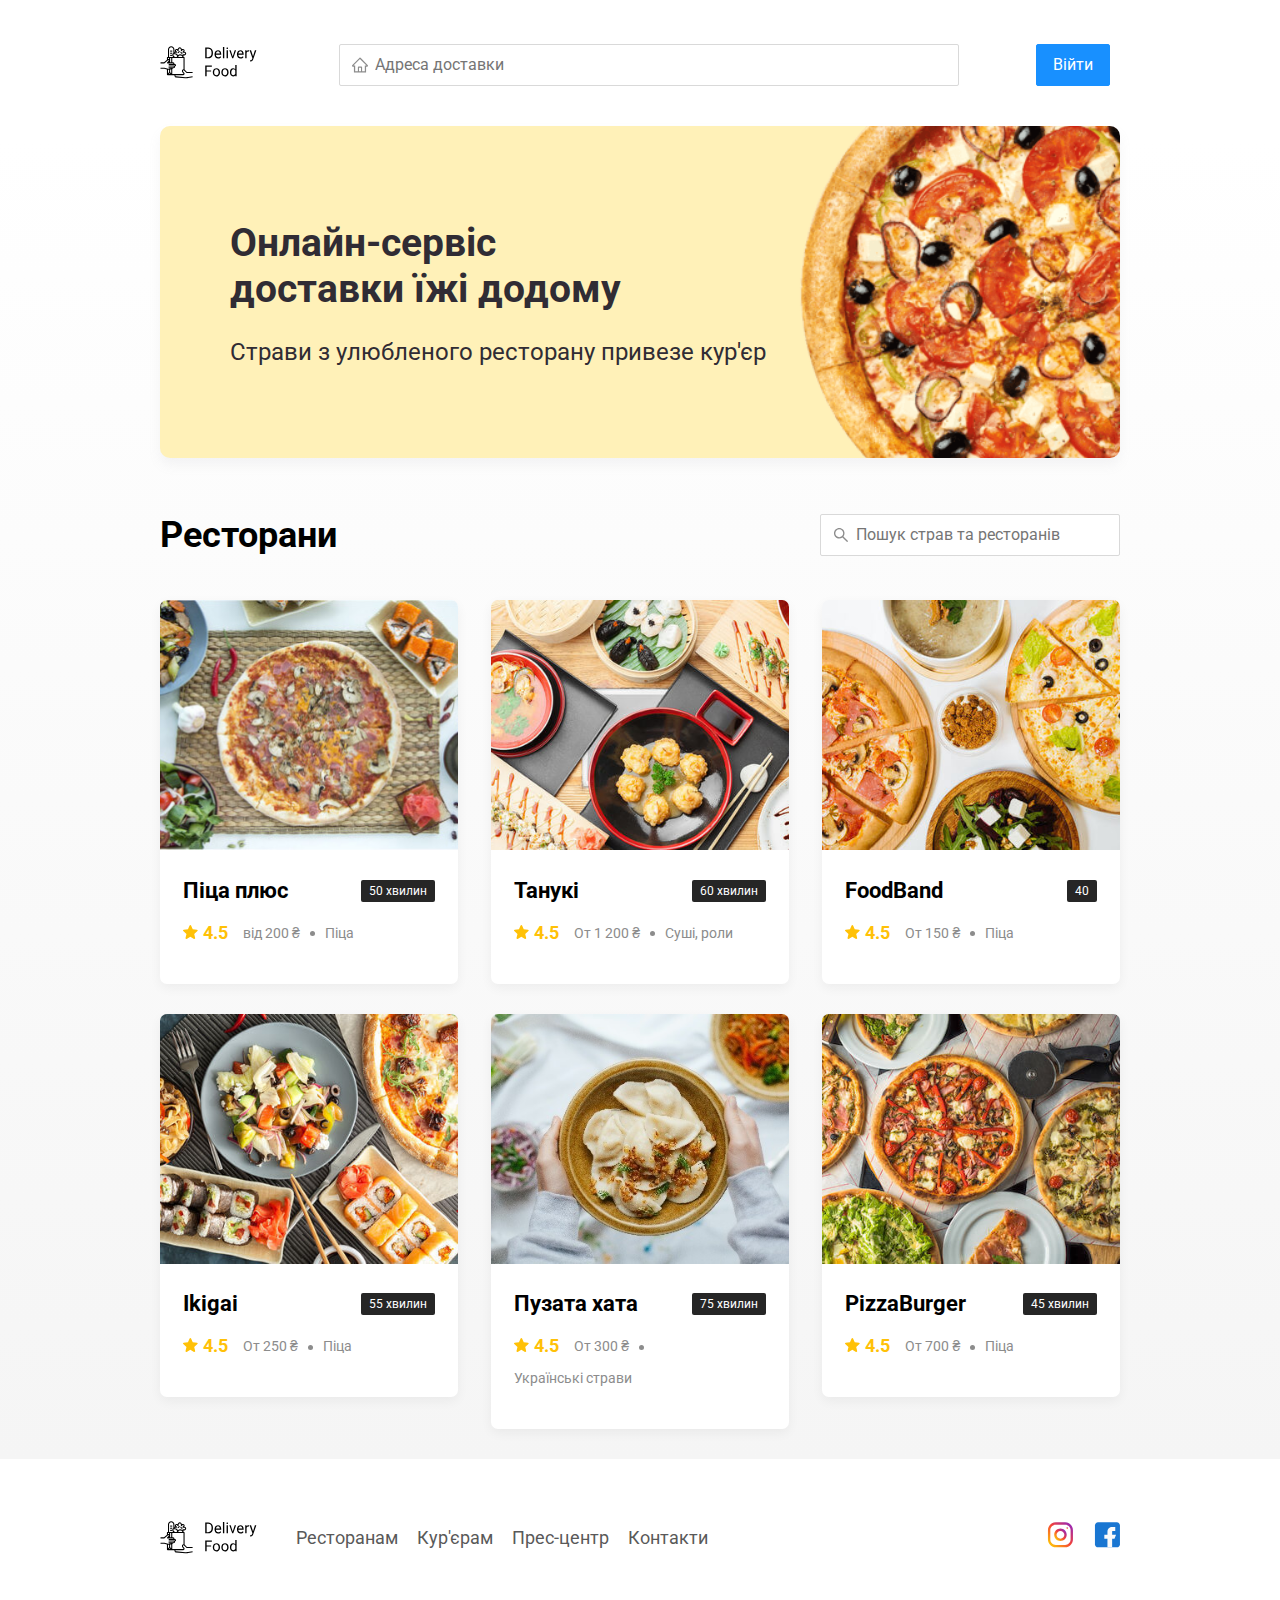
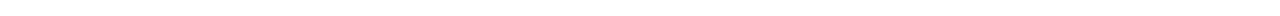
==== index.html @ 28362609 "Add files via upload" ====
<!DOCTYPE html>
<html lang="ru">

<head>
	<meta charset="UTF-8" />
	<meta name="viewport" content="width=device-width, initial-scale=1.0" />
	<title>Delivery Food — доставка їжі додому</title>
	<link href="https://fonts.googleapis.com/css?family=Roboto:400,700&display=swap&subset=cyrillic" rel="stylesheet" />
	<link rel="stylesheet" href="css/normalize.css" />
	<link rel="stylesheet" href="css/style.css" />
	<script src="js/main.js"></script>
</head>

<body>
	<div class="container">
		<header class="header">
			<a class="logo">
				<img src="img/icon/logo.svg" alt="Logo" />
			</a>
			<label class="address">
				<input type="text" class="input input-address" placeholder="Адреса доставки" />
			</label>
			<div class="buttons">
				<span class="user-name"></span>
				<button class="button button-primary button-auth">
					<span class="button-auth-svg"></span>
					<span class="button-text">Війти</span>
				</button>
				<button class="button button-cart" id="cart-button">
					<span class="button-cart-svg"></span>
					<span class="button-text">Кошик</span>
				</button>
				<button class="button button-primary button-out">
					<span class="button-text">Вийти</span>
					<span class="button-out-svg"></span>
				</button>
			</div>
		</header>
	</div>
	<!-- /.container  -->

	<main class="main">
		<div class="container">
			<section class="container-promo">
				<section class="promo pizza">
					<h1 class="promo-title">Онлайн-сервіс <br />доставки їжі додому</h1>
					<p class="promo-text">
						Страви з улюбленого ресторану привезе кур'єр
					</p>
				</section>
				<!-- <section class="promo kebab">
					<h1 class="promo-title">Шашлики <br> зі знижкою 35%</h1>
					<p class="promo-text">
						Закажіть шашлики у будь-якому ресторані до 24 серпня та отримайте знижку за промокодом VIVAT
					</p>
				</section>
				<section class="promo vegetables">
					<h1 class="promo-title">Знижка 20% на всю іжу <br> за промокодом LOVE.JS</h1>
					<p class="promo-text">
						Страву з ресторану привезуть разом із двома подарунковими книгами по фронтендуторана привезут вместе с двумя подарочными книгами по фронтенду
					</p>
				</section>
				<section class="promo sushi">
					<h1 class="promo-title">Сети зі знижкою до 30% <br> у ресторанах</h1>
					<p class="promo-text">
						Знижки на сети до 1 вересня за промокодом DADADA
					</p>
				</section> -->
			</section>
			<section class="restaurants">
				<div class="section-heading">
					<h2 class="section-title">Ресторани</h2>
					<label class="search">
						<input type="text" class="input input-search" placeholder="Пошук страв та ресторанів" />
					</label>
				</div>
				<div class="cards cards-restaurants">
					<a href="restaurant.html" class="card card-restaurant">
						<img src="img/pizza-plus/preview.jpg" alt="image" class="card-image" />
						<div class="card-text">
							<div class="card-heading">
								<h3 class="card-title">Піца плюс</h3>
								<span class="card-tag tag">50 хвилин</span>
							</div>
							<!-- /.card-heading -->
							<div class="card-info">
								<div class="rating">
									4.5
								</div>
								<div class="price">від 200 ₴</div>
								<div class="category">Піца</div>
							</div>
							<!-- /.card-info -->
						</div>
						<!-- /.card-text -->
					</a>
					<!-- /.card -->

					<a href="restaurant.html" class="card card-restaurant">
						<img src="img/tanuki/preview.jpg" alt="image" class="card-image" />
						<div class="card-text">
							<div class="card-heading">
								<h3 class="card-title">Танукі</h3>
								<span class="card-tag tag">60 хвилин</span>
							</div>
							<!-- /.card-heading -->
							<div class="card-info">
								<div class="rating">
									4.5
								</div>
								<div class="price">От 1 200 ₴</div>
								<div class="category">Суші, роли</div>
							</div>
							<!-- /.card-info -->
						</div>
						<!-- /.card-text -->
					</a>
					<!-- /.card -->

					<a href="restaurant.html" class="card card-restaurant">
						<img src="img/food-band/preview.jpg" alt="image" class="card-image" />
						<div class="card-text">
							<div class="card-heading">
								<h3 class="card-title">FoodBand</h3>
								<span class="card-tag tag">40 </span>
							</div>
							<!-- /.card-heading -->
							<div class="card-info">
								<div class="rating">
									4.5
								</div>
								<div class="price">От 150 ₴</div>
								<div class="category">Піца</div>
							</div>
							<!-- /.card-info -->
						</div>
						<!-- /.card-text -->
					</a>
					<!-- /.card -->

					<a href="restaurant.html" class="card card-restaurant">
						<img src="img/palki-skalki/preview.jpg" alt="image" class="card-image" />
						<div class="card-text">
							<div class="card-heading">
								<h3 class="card-title">Ikigai</h3>
								<span class="card-tag tag">55 хвилин</span>
							</div>
							<!-- /.card-heading -->
							<div class="card-info">
								<div class="rating">
									4.5
								</div>
								<div class="price">От 250 ₴</div>
								<div class="category">Піца</div>
							</div>
							<!-- /.card-info -->
						</div>
						<!-- /.card-text -->
					</a>
					<!-- /.card -->

					<a href="restaurant.html" class="card card-restaurant">
						<img src="img/gusi-lebedi/preview.jpg" alt="image" class="card-image" />
						<div class="card-text">
							<div class="card-heading">
								<h3 class="card-title">Пузата хата</h3>
								<span class="card-tag tag">75 хвилин</span>
							</div>
							<!-- /.card-heading -->
							<div class="card-info">
								<div class="rating">
									4.5
								</div>
								<div class="price">От 300 ₴</div>
								<div class="category">Українські страви</div>
							</div>
							<!-- /.card-info -->
						</div>
						<!-- /.card-text -->
					</a>
					<!-- /.card -->

					<a href="restaurant.html" class="card card-restaurant">
						<img src="img/pizza-burger/preview.jpg" alt="image" class="card-image" />
						<div class="card-text">
							<div class="card-heading">
								<h3 class="card-title">PizzaBurger</h3>
								<span class="card-tag tag">45 хвилин</span>
							</div>
							<!-- /.card-heading -->
							<div class="card-info">
								<div class="rating">
									4.5
								</div>
								<div class="price">От 700 ₴</div>
								<div class="category">Піца</div>
							</div>
							<!-- /.card-info -->
						</div>
						<!-- /.card-text -->
					</a>
					<!-- /.card -->
				</div>
				<!-- /.cards -->
			</section>
		</div>
		<!-- /.container -->
	</main>

	<footer class="footer">
		<div class="container">
			<div class="footer-block">
				<img src="img/icon/logo.svg" alt="logo" class="logo footer-logo" />
				<nav class="footer-nav">
					<a href="#" class="footer-link">Ресторанам </a>
					<a href="#" class="footer-link">Кур'єрам</a>
					<a href="#" class="footer-link">Прес-центр</a>
					<a href="#" class="footer-link">Контакти</a>
				</nav>
				<div class="social-links">
					<a href="#" class="social-link"><img src="img/social/instagram.svg" alt="instagram" /></a>
					<a href="#" class="social-link"><img src="img/social/fb.svg" alt="facebook" /></a>
				</div>
				<!-- /.social-links -->
			</div>
			<!-- /.footer-block -->
		</div>
	</footer>

	<div class="modal modal-cart">
		<div class="modal-dialog">
			<div class="modal-header">
				<h3 class="modal-title">Кошик</h3>
				<button class="close">&times;</button>
			</div>
			<!-- /.modal-header -->
			<div class="modal-body">
				<div class="food-row">
					<span class="food-name">Рол вугор стандарт</span>
					<strong class="food-price">250 ₴</strong>
					<div class="food-counter">
						<button class="counter-button">-</button>
						<span class="counter">1</span>
						<button class="counter-button">+</button>
					</div>
				</div>
				<!-- /.foods-row -->
				<div class="food-row">
					<span class="food-name">Рол вугор стандарт</span>
					<strong class="food-price">250 ₴</strong>
					<div class="food-counter">
						<button class="counter-button">-</button>
						<span class="counter">1</span>
						<button class="counter-button">+</button>
					</div>
				</div>
				<!-- /.foods-row -->
				<div class="food-row">
					<span class="food-name">Рол вугор стандарт</span>
					<strong class="food-price">250 ₴</strong>
					<div class="food-counter">
						<button class="counter-button">-</button>
						<span class="counter">1</span>
						<button class="counter-button">+</button>
					</div>
				</div>
				<!-- /.foods-row -->
				<div class="food-row">
					<span class="food-name">Рол вугор стандарт</span>
					<strong class="food-price">250 ₴</strong>
					<div class="food-counter">
						<button class="counter-button">-</button>
						<span class="counter">1</span>
						<button class="counter-button">+</button>
					</div>
				</div>
				<!-- /.foods-row -->
			</div>
			<!-- /.modal-body -->
			<div class="modal-footer">
				<span class="modal-pricetag">1250 ₴</span>
				<div class="footer-buttons">
					<button class="button button-primary">Оформити замовлення</button>
					<button class="button clear-cart">Скасувати</button>
				</div>
			</div>
			<!-- /.modal-footer -->
		</div>
		<!-- /.modal-dialog -->
	</div>

	<div class="modal-auth">
		<div class="modal-dialog modal-dialog-auth">
			<button class="close-auth">&times;</button>
			<form id="logInForm">
				<fieldset class="modal-body">
					<legend class="modal-title">Авторизація</legend>
					<label class="label-auth">
						<span>Логін</span>
						<input id="login" type="text">
					</label>
					<label class="label-auth">
						<span>Пароль</span>
						<input id="password" type="password">
					</label>
				</fieldset>
				<!-- /.modal-body -->
				<div class="modal-footer">
					<div class="footer-buttons">
						<button class="button button-primary button-login" type="submit">Війти</button>
					</div>
				</div>
			</form>
			<!-- /.modal-footer -->
		</div>
		<!-- /.modal-dialog -->
	</div>
</body>

</html>
---- css/style.css ----
* {
    box-sizing: border-box;
}

body {
    font-family: "Roboto", sans-serif;
    padding-top: 44px;
}

a,
button {
    cursor: pointer;
    color: inherit;
}

.hide {
    display: none;
}

.container {
    max-width: 1200px;
    margin: auto;
}

.header {
    display: flex;
    align-items: center;
    justify-content: space-between;
    margin-bottom: 40px;
}

.input {
    background-color: #ffffff;
    border: 1px solid #d9d9d9;
    border-radius: 2px;
    font-size: 16px;
    line-height: 24px;
    padding: 8px 8px 8px 35px;
    background-repeat: no-repeat;
    background-position: left 11px center;
}

.address {
    flex: 0.8;
}

.input-address {
    width: 100%;
    background-image: url(../img/icon/home.svg);
}

.search {
    margin-left: auto;
}

.input-search {
    width: 300px;
    background-image: url(../img/icon/search.svg);

}

.buttons {
    display: flex;
    align-items: center;
}

.button {
    display: flex;
    align-items: center;
    padding: 8px 16px;
    background: #ffffff;
    border: 1px solid #d9d9d9;
    box-sizing: border-box;
    box-shadow: 0 0 2px rgba(0, 0, 0, 0.0015);
    border-radius: 2px;
    color: #595959;
    font-size: 16px;
    line-height: 24px;
}

.button:hover {
    background: #1890ff;
    border: 1px solid #1890ff;
    color: #fff;
}


.button-primary {
    background: #1890ff;
    border: 1px solid #1890ff;
    color: #fff;
    margin-right: 10px;
}

.button-primary:hover {
    background: #ffffff;
    border: 1px solid #d9d9d9;
    color: #595959;
}

.button-icon {
    margin-right: 6px;
}

.button-card-text {
    margin-right: 10px;
}

.button-auth {
    background-position: 20px 13px;
}

.button-primary .button-auth-svg {
    width: 24px;
    height: 24px;
    background-color: #fff;
    -webkit-mask: url("../img/icon/user.svg") no-repeat 50% 50%;
    mask: url("../img/icon/user.svg") no-repeat 50% 50%;
    background-repeat: no-repeat;
}

.button-primary:hover .button-auth-svg {
    background-color: #595959;
}

.button .button-cart-svg {
    width: 24px;
    height: 24px;
    background-color: #595959;
    -webkit-mask: url("../img/icon/shopping-cart.svg") no-repeat 50% 50%;
    mask: url("../img/icon/shopping-cart.svg") no-repeat 50% 50%;
    background-repeat: no-repeat;
}

.button-primary .button-cart-svg {
    background-color: #fff;
}

.button:hover .button-cart-svg {
    background-color: #fff;
}

.button-primary:hover .button-cart-svg {
    background-color: #595959;
}

.button-cart {
    display: none;
    margin: 0 5px;
}

.button-out {
    display: none;
    margin: 0 5px;
}

.user-name {
    display: none;
    margin-right: 20px;
    font-weight: bold;
    font-size: 18px;
}

.promo-slider {

    width: 600px;
    height: 300px;

}

.promo {
    box-shadow: 0 7px 12px rgba(158, 158, 163, 0.1);
    border-radius: 10px;
    padding: 68px 70px;
    margin-bottom: 56px;
}

.pizza {
    background: #fff1b8 url(../img/promo/pizza.png) no-repeat top -100px right -250px / 830px
}

.kebab {
    background: #D6E4FF url(../img/promo/kebab.png) no-repeat top 45px right 40px / 450px;
}

.vegetables {
    background: #FFF566 url(../img/promo/vegetables.png) no-repeat top 0 right 0 / 825px
}

.sushi {
    background: #FFF1F0 url(../img/promo/sushi.png) no-repeat top 10px right 15px / 500px
}

.promo-title {
    font-style: normal;
    font-weight: bold;
    font-size: 39px;
    line-height: 46px;
    color: #302c34;
}

.promo-text {
    font-style: normal;
    font-weight: normal;
    font-size: 24px;
    line-height: 28px;
    color: #302c34;
    max-width: 538px;
}

.main {
    background: linear-gradient(180deg, rgba(245, 245, 245, 0) 1.04%, #f5f5f5 100%);
}

.section-heading {
    display: flex;
    align-items: center;
    margin-bottom: 44px;
}

.section-title {
    font-style: normal;
    font-weight: bold;
    font-size: 36px;
    line-height: 42px;
    margin: 0 30px 0 0;
    color: #000000;
}

.cards {
    display: flex;
    align-items: flex-start;
    justify-content: space-between;
    flex-wrap: wrap;
}

.card {
    background: #ffffff;
    box-shadow: 0 4px 12px rgba(0, 0, 0, 0.05);
    border-radius: 7px;
    overflow: hidden;
    margin-bottom: 30px;
    flex-basis: 31%;
    text-decoration: none;

}

.card-restaurant {
    cursor: pointer
}

.card-image {
    width: 100%;
    height: 250px;
    object-fit: cover;
}


.card-text {
    padding: 20px 23px 35px;
    min-height: 275px;
    display: flex;
    flex-direction: column;
}



.restaurants .card-text {
    min-height: auto;
}

.card-heading {
    display: flex;
    align-items: center;
    justify-content: space-between;
    margin-bottom: 10px;
}

.card-title {
    margin: 0;
    font-style: normal;
    font-weight: bold;
    font-size: 22px;
    line-height: 32px;
}

.card-title-reg {
    font-weight: 400;
}

.card-tag {
    font-style: normal;
    font-weight: normal;
    font-size: 12px;
    line-height: 20px;
    color: #ffffff;
    background: #262626;
    border-radius: 2px;
    padding: 1px 8px;
}

.card-info {
    display: flex;
    align-items: center;
    flex-wrap: wrap;
}

.card-buttons {
    display: flex;
    margin-top: 24px;
    flex-grow: 1;
    align-items: flex-end;
}

.card-price-bold {
    font-weight: bold;
    font-size: 20px;
    line-height: 32px;
    margin-left: 30px;
}

.rating {
    background-image: url("../img/icon/rating.svg");
    background-repeat: no-repeat;
    background-position: 0 7px;
    padding-left: 20px;
    margin-right: 26px;
    color: #ffc107;
    font-weight: bold;
    font-size: 18px;
    line-height: 32px;
}

.price,
.category {
    color: #8c8c8c;
    font-size: 18px;
    line-height: 32px;
}

.price {
    margin-right: 10px;
}

.ingredients {
    color: #8c8c8c;
    font-size: 18px;
    line-height: 21px;
}

.category {
    text-overflow: ellipsis;
    overflow: hidden;
    white-space: nowrap;
    max-width: 150px;
}

.price:after {
    content: "";
    width: 5px;
    height: 5px;
    background-color: #8c8c8c;
    display: inline-block;
    vertical-align: middle;
    border-radius: 50%;
    margin-left: 10px;
}

.footer {
    padding: 60px 0;
}

.footer-block {
    display: flex;
    align-items: center;
    justify-content: space-between;
}

.footer-nav {
    margin-left: 35px;
    margin-right: auto;
}

.footer-link {
    display: inline-block;
    color: #595959;
    font-style: normal;
    font-weight: normal;
    font-size: 18px;
    line-height: 21px;
    text-decoration: none;
}

.footer-link:not(:last-child) {
    margin-right: 15px;
}

.social-links {
    display: flex;
    align-items: center;
}

.social-link:not(:last-child) {
    margin-right: 21px;
}

.modal {
    position: fixed;
    left: 0;
    top: 0;
    width: 100%;
    height: 100%;
    background: rgba(0, 0, 0, 0.4);
    display: none;
    z-index: 999;
}

.modal-auth {
    position: fixed;
    left: 0;
    top: 0;
    width: 100%;
    height: 100%;
    background: rgba(0, 0, 0, 0.4);
    display: none;
    z-index: 999;
}

.is-open {
    display: flex;
}

.modal-dialog {
    max-width: 780px;
    width: 95%;
    background: #ffffff;
    border-radius: 5px;
    margin: auto;
    padding: 40px 45px;
}

.modal-dialog-auth {
    width: auto;
    position: relative;
}

.label-auth {
    display: block;
    margin: 30px;
}

.label-auth span {
    width: 80px;
    display: inline-block;
}

.modal-header {
    display: flex;
    align-items: center;
    justify-content: space-between;
    margin-bottom: 45px;
}

.modal-title {
    margin: 0;
    font-weight: bold;
    font-size: 36px;
    line-height: 42px;
}

.close {
    font-size: 36px;
    border: none;
    background-color: transparent;
}

.close-auth {
    font-size: 36px;
    border: none;
    background-color: transparent;
    position: absolute;
    top: 10px;
    right: 20px;
}

.modal-body {
    margin-bottom: 22px;
}

.food-row {
    display: flex;
    align-items: flex-start;
    justify-content: space-between;
    padding-bottom: 8px;
    border-bottom: 1px solid #d9d9d9;
    margin-bottom: 15px;
}

.food-name {
    font-weight: normal;
    font-size: 18px;
    line-height: 32px;
}

.food-price {
    margin-left: auto;
    margin-right: 47px;
    font-weight: bold;
    font-size: 20px;
    line-height: 32px;
}

.food-counter {
    display: flex;
    align-items: center;
}

.counter-button {
    display: flex;
    align-items: center;
    justify-content: center;
    width: 39px;
    height: 32px;
    background: #ffffff;
    border: 1px solid #40a9ff;
    box-sizing: border-box;
    border-radius: 2px;
    font-weight: normal;
    font-size: 14px;
    line-height: 22px;
    color: #40a9ff;
}

.counter-button:hover {
    background: #40a9ff;
    border: 1px solid #ffffff;
    color: #ffffff;
}

.counter {
    font-size: 16px;
    line-height: 24px;
    margin-left: 10px;
    margin-right: 10px;
}

.modal-footer {
    display: flex;
    align-items: center;
    justify-content: space-between;
}

.modal-auth .modal-footer {
    justify-content: flex-end;
}

.footer-buttons {
    display: flex;
    align-items: center;
}

.modal-pricetag {
    background: #262626;
    border-radius: 5px;
    color: #ffffff;
    padding: 15px 20px;
    font-size: 20px;
    line-height: 23px;
}

@media (max-width: 1366px) {
    .container {
        max-width: 960px;
    }

    .pizza {
        background-position: center right -300px;
        background-size: 750px;
    }


    .kebab {
        background-position: top -5px right -93px;
        background-size: 530px;
    }

    .vegetables {
        background-position: top 0 right -93px;
        background-size: 820px;
    }

    .sushi {
        background-position: center right -90px;
    }

    .rating {
        margin-right: 15px;
    }

    .category,
    .price {
        font-size: 14px;
    }
}

@media (max-width: 992px) {
    .container {
        max-width: 750px;
    }



    .pizza {
        padding: 50px;
        background-size: 500px;
        background-position: center right -200px;
    }


    .kebab {
        background-position: top 55px right -100px;
        background-size: 385px;
    }

    .vegetables {
        background-position: top 0 right -280px;
        background-size: 810px;
    }

    .sushi {
        background-position: top 30px right -175px;
    }



    .promo-text {
        font-size: 18px;
        max-width: 400px;
    }

    .card {
        flex-basis: 49%;
    }

    .footer-link {
        font-size: 16px;
    }
}

@media (max-width: 768px) {
    .container {
        max-width: 560px;
    }

    .card-info {
        flex-wrap: wrap;
    }

    .card .rating {
        flex-basis: 100%;
    }

    .card-title {
        font-size: 18px;
    }

    .card-text {
        min-height: 290px;
    }

    .card-price-bold {
        margin-left: 20px;
    }


    .pizza {
        background-size: 400px;
        background-position: bottom 50px right -200px;
    }


    .kebab {
        background-position: top -5px right -74px;
        background-size: 300px;
    }

    .vegetables {
        background-position: top 0 right -240px;
        background-size: 702px;
    }

    .sushi {
        background-position: top -24px right -75px;
        background-size: 302px;
    }

    .promo-title {
        font-size: 24px;
        line-height: 1.4;
    }

    .promo-text {
        margin-top: 0;
    }
}

@media (max-width: 578px) {
    .container {
        width: 90%;
    }

    .address {
        min-width: 100%;
        order: 1;
    }

    .header {
        flex-wrap: wrap;
    }

    .input-address {
        margin-top: 15px;
        order: 5;
        flex: 1;
    }

    .promo {
        background-image: none;
    }

    .promo-title {
        margin-bottom: 10px;
    }

    .section-title {
        font-size: 20px;
    }

    .card {
        flex-basis: 100%;
    }

    .card-text {
        min-height: auto;
    }

    .card-image {
        width: 100%;
    }

    .footer {
        padding: 30px 0;
    }

    .footer-block {
        align-items: flex-start;
    }

    .footer-nav {
        margin-left: 0;
        margin-right: 0;
        order: 0;
        display: flex;
        flex-direction: column;
    }

    .footer-logo {
        margin-right: 15px;
        order: 1;
    }

    .social-links {
        order: 2;
    }
}

@media (max-width: 480px) {
    .button-text {
        display: none;
    }

    .button-icon {
        margin: 0;
    }

    .user-name {
        margin: 10px;

    }

    .buttons {
        flex-wrap: wrap;
        margin-left: auto;
    }

    .button {
        min-height: 40px;
        padding: 5px 12px;

    }

    .button-out-svg {
        width: 24px;
        height: 24px;
        background-color: #fff;
        -webkit-mask: url(../img/icon/logout.svg) no-repeat 50% 50%;
        mask: url(../img/icon/logout.svg) no-repeat 50% 50%;
        background-repeat: no-repeat;
        -webkit-mask-size: 20px;
        mask-size: 20px;
    }

    .promo {
        padding: 20px;
    }

    .section-heading {
        flex-wrap: wrap;
    }

    .footer-block {
        flex-wrap: wrap;
        flex-direction: column;
        align-items: center;
    }

    .footer-logo {
        order: 0;
        margin-bottom: 20px;
    }

    .footer-nav {
        margin-bottom: 20px;
        text-align: center;
    }

    .footer-link:not(:last-child) {
        margin-right: 0;
    }
}
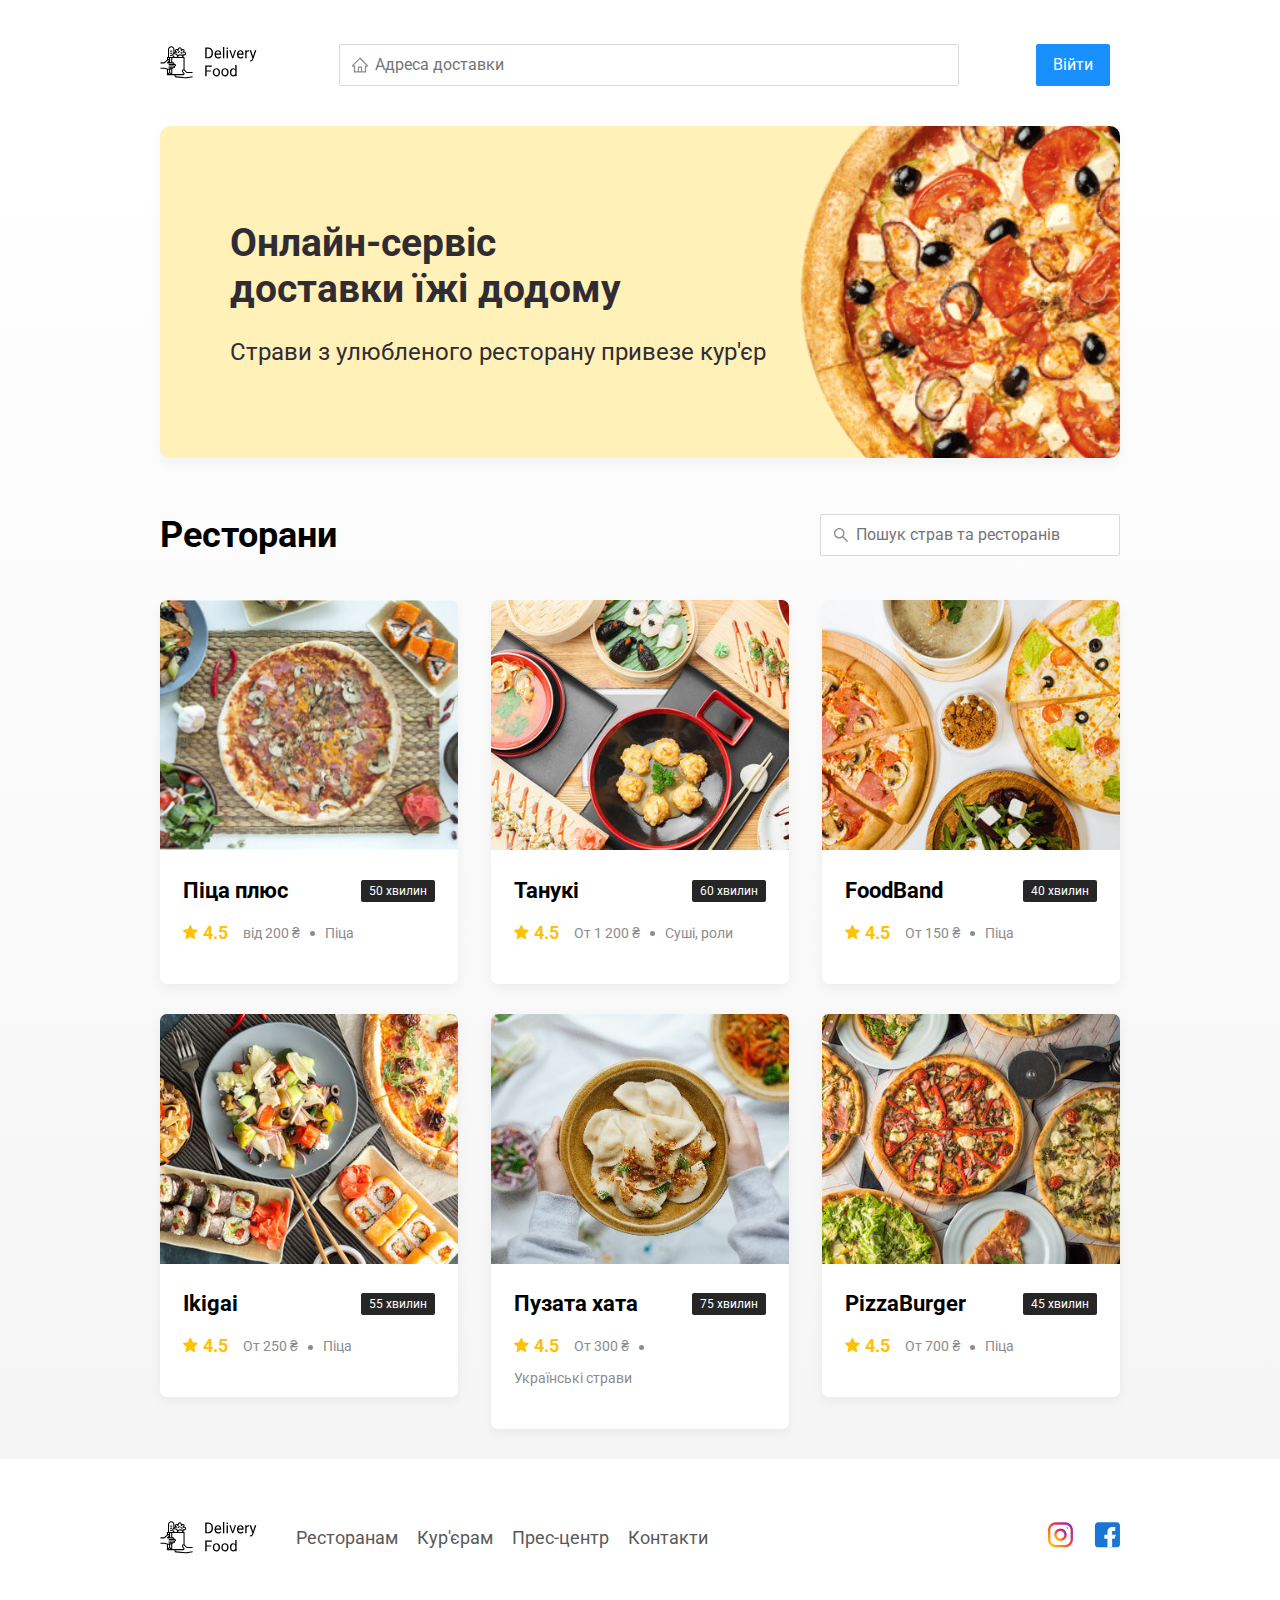
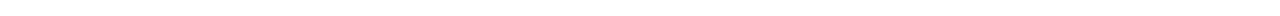
==== commit 41e6c6ca: "Add files via upload" ====
--- a/index.html
+++ b/index.html
@@ -74,133 +74,11 @@
 						<input type="text" class="input input-search" placeholder="Пошук страв та ресторанів" />
 					</label>
 				</div>
+				<a href="restaurant.html" class="card card-restaurant">
 				<div class="cards cards-restaurants">
-					<a href="restaurant.html" class="card card-restaurant">
-						<img src="img/pizza-plus/preview.jpg" alt="image" class="card-image" />
-						<div class="card-text">
-							<div class="card-heading">
-								<h3 class="card-title">Піца плюс</h3>
-								<span class="card-tag tag">50 хвилин</span>
-							</div>
-							<!-- /.card-heading -->
-							<div class="card-info">
-								<div class="rating">
-									4.5
-								</div>
-								<div class="price">від 200 ₴</div>
-								<div class="category">Піца</div>
-							</div>
-							<!-- /.card-info -->
-						</div>
-						<!-- /.card-text -->
-					</a>
-					<!-- /.card -->
-
-					<a href="restaurant.html" class="card card-restaurant">
-						<img src="img/tanuki/preview.jpg" alt="image" class="card-image" />
-						<div class="card-text">
-							<div class="card-heading">
-								<h3 class="card-title">Танукі</h3>
-								<span class="card-tag tag">60 хвилин</span>
-							</div>
-							<!-- /.card-heading -->
-							<div class="card-info">
-								<div class="rating">
-									4.5
-								</div>
-								<div class="price">От 1 200 ₴</div>
-								<div class="category">Суші, роли</div>
-							</div>
-							<!-- /.card-info -->
-						</div>
-						<!-- /.card-text -->
-					</a>
-					<!-- /.card -->
-
-					<a href="restaurant.html" class="card card-restaurant">
-						<img src="img/food-band/preview.jpg" alt="image" class="card-image" />
-						<div class="card-text">
-							<div class="card-heading">
-								<h3 class="card-title">FoodBand</h3>
-								<span class="card-tag tag">40 </span>
-							</div>
-							<!-- /.card-heading -->
-							<div class="card-info">
-								<div class="rating">
-									4.5
-								</div>
-								<div class="price">От 150 ₴</div>
-								<div class="category">Піца</div>
-							</div>
-							<!-- /.card-info -->
-						</div>
-						<!-- /.card-text -->
-					</a>
-					<!-- /.card -->
-
-					<a href="restaurant.html" class="card card-restaurant">
-						<img src="img/palki-skalki/preview.jpg" alt="image" class="card-image" />
-						<div class="card-text">
-							<div class="card-heading">
-								<h3 class="card-title">Ikigai</h3>
-								<span class="card-tag tag">55 хвилин</span>
-							</div>
-							<!-- /.card-heading -->
-							<div class="card-info">
-								<div class="rating">
-									4.5
-								</div>
-								<div class="price">От 250 ₴</div>
-								<div class="category">Піца</div>
-							</div>
-							<!-- /.card-info -->
-						</div>
-						<!-- /.card-text -->
-					</a>
-					<!-- /.card -->
-
-					<a href="restaurant.html" class="card card-restaurant">
-						<img src="img/gusi-lebedi/preview.jpg" alt="image" class="card-image" />
-						<div class="card-text">
-							<div class="card-heading">
-								<h3 class="card-title">Пузата хата</h3>
-								<span class="card-tag tag">75 хвилин</span>
-							</div>
-							<!-- /.card-heading -->
-							<div class="card-info">
-								<div class="rating">
-									4.5
-								</div>
-								<div class="price">От 300 ₴</div>
-								<div class="category">Українські страви</div>
-							</div>
-							<!-- /.card-info -->
-						</div>
-						<!-- /.card-text -->
-					</a>
-					<!-- /.card -->
-
-					<a href="restaurant.html" class="card card-restaurant">
-						<img src="img/pizza-burger/preview.jpg" alt="image" class="card-image" />
-						<div class="card-text">
-							<div class="card-heading">
-								<h3 class="card-title">PizzaBurger</h3>
-								<span class="card-tag tag">45 хвилин</span>
-							</div>
-							<!-- /.card-heading -->
-							<div class="card-info">
-								<div class="rating">
-									4.5
-								</div>
-								<div class="price">От 700 ₴</div>
-								<div class="category">Піца</div>
-							</div>
-							<!-- /.card-info -->
-						</div>
-						<!-- /.card-text -->
-					</a>
-					<!-- /.card -->
+					
 				</div>
+				</a>
 				<!-- /.cards -->
 			</section>
 		</div>
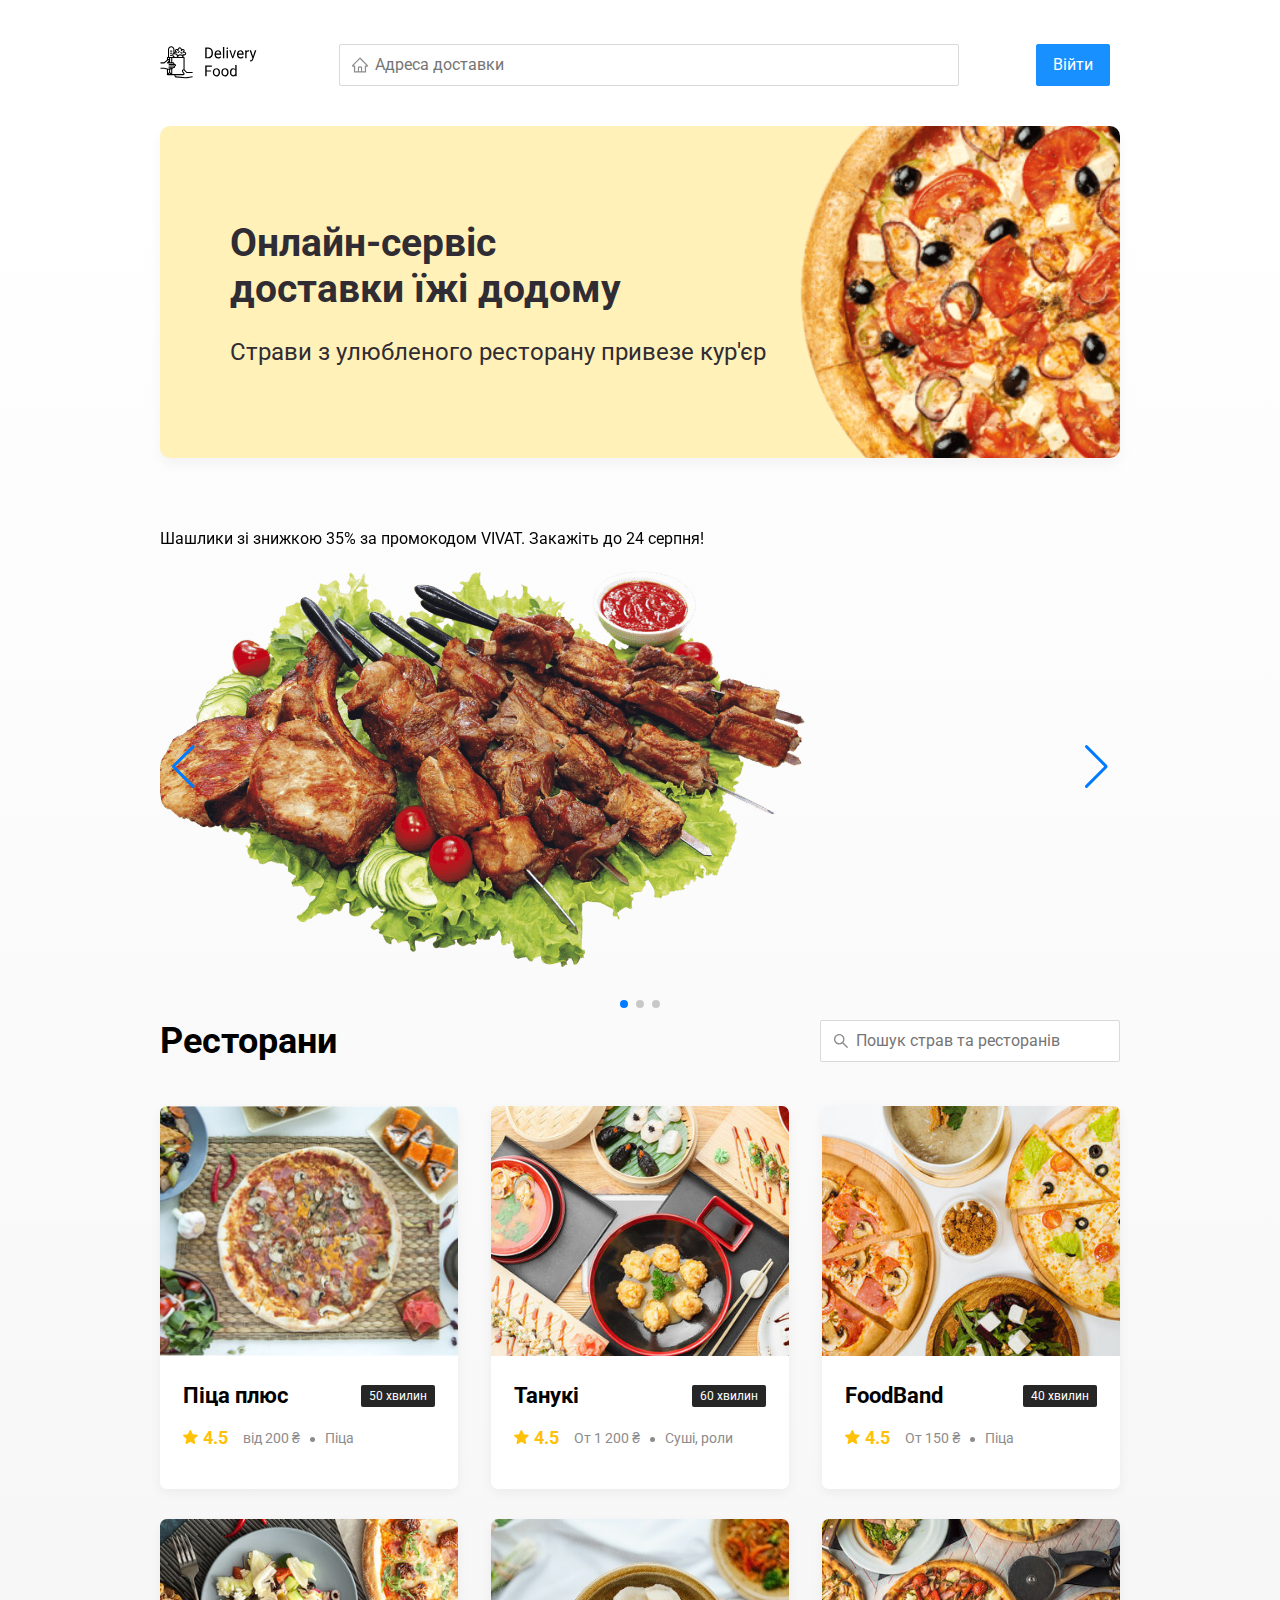
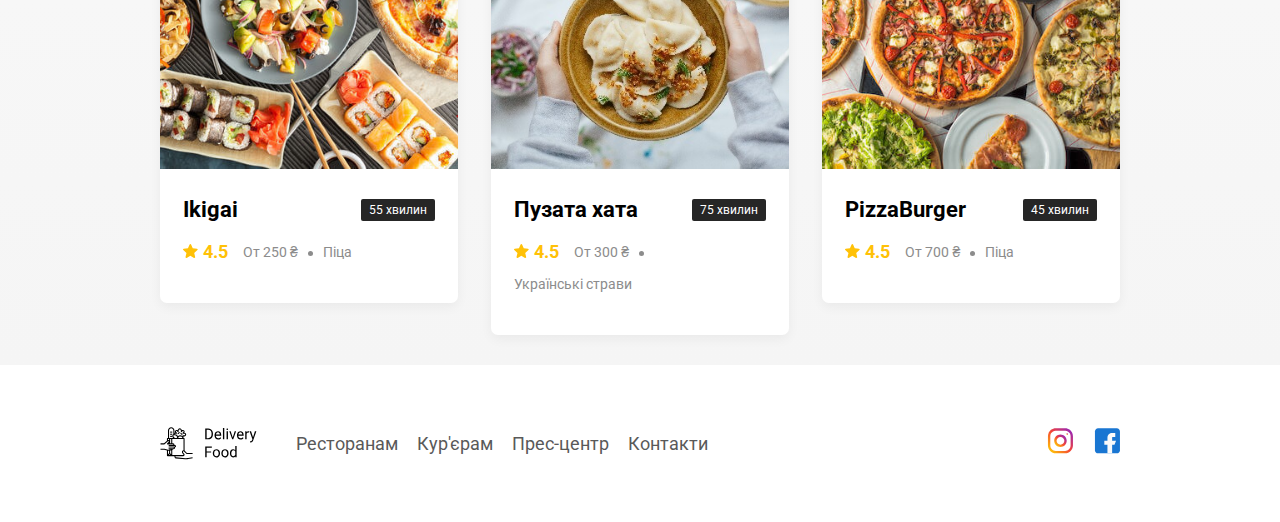
==== commit 6bde6ca7: "Add files via upload" ====
--- a/index.html
+++ b/index.html
@@ -9,6 +9,11 @@
 	<link rel="stylesheet" href="css/normalize.css" />
 	<link rel="stylesheet" href="css/style.css" />
 	<script src="js/main.js"></script>
+	<link
+        rel="stylesheet"
+        href="https://cdn.jsdelivr.net/npm/swiper/swiper-bundle.min.css"
+    />
+    <script src="https://cdn.jsdelivr.net/npm/swiper/swiper-bundle.min.js"></script>
 </head>
 
 <body>
@@ -48,6 +53,40 @@
 						Страви з улюбленого ресторану привезе кур'єр
 					</p>
 				</section>
+				<section class="slider-container">
+					<div class="swiper">
+						<div class="swiper-wrapper">
+							<!-- Слайд 1 -->
+							<div class="swiper-slide">
+								<p class="promo-text1">
+									Шашлики зі знижкою 35% за промокодом VIVAT. Закажіть до 24 серпня!
+								</p>
+								<img src="img/promo/kebab.png" alt="Slide 1" />
+							</div>
+							<!-- Слайд 2 -->
+							<div class="swiper-slide">
+								<p class="promo-text1">
+									Знижка 20% на всю їжу за промокодом LOVE.JS. Встигніть до кінця місяця!
+								</p>
+								<img src="img/promo/vegetables.png" alt="Slide 2" />
+							</div>
+							<!-- Слайд 3 -->
+							<div class="swiper-slide">
+								<p class="promo-text1">
+									Сети зі знижкою до 30% у ресторанах до 1 вересня. Використовуйте промокод DADADA.
+								</p>
+								<img src="img/promo/sushi.png" alt="Slide 3" />
+							</div>
+						</div>
+						<!-- Кнопки навігації -->
+						<div class="swiper-button-next"></div>
+						<div class="swiper-button-prev"></div>
+						<!-- Пагінація -->
+						<div class="swiper-pagination"></div>
+					</div>
+				</section>
+
+
 				<!-- <section class="promo kebab">
 					<h1 class="promo-title">Шашлики <br> зі знижкою 35%</h1>
 					<p class="promo-text">
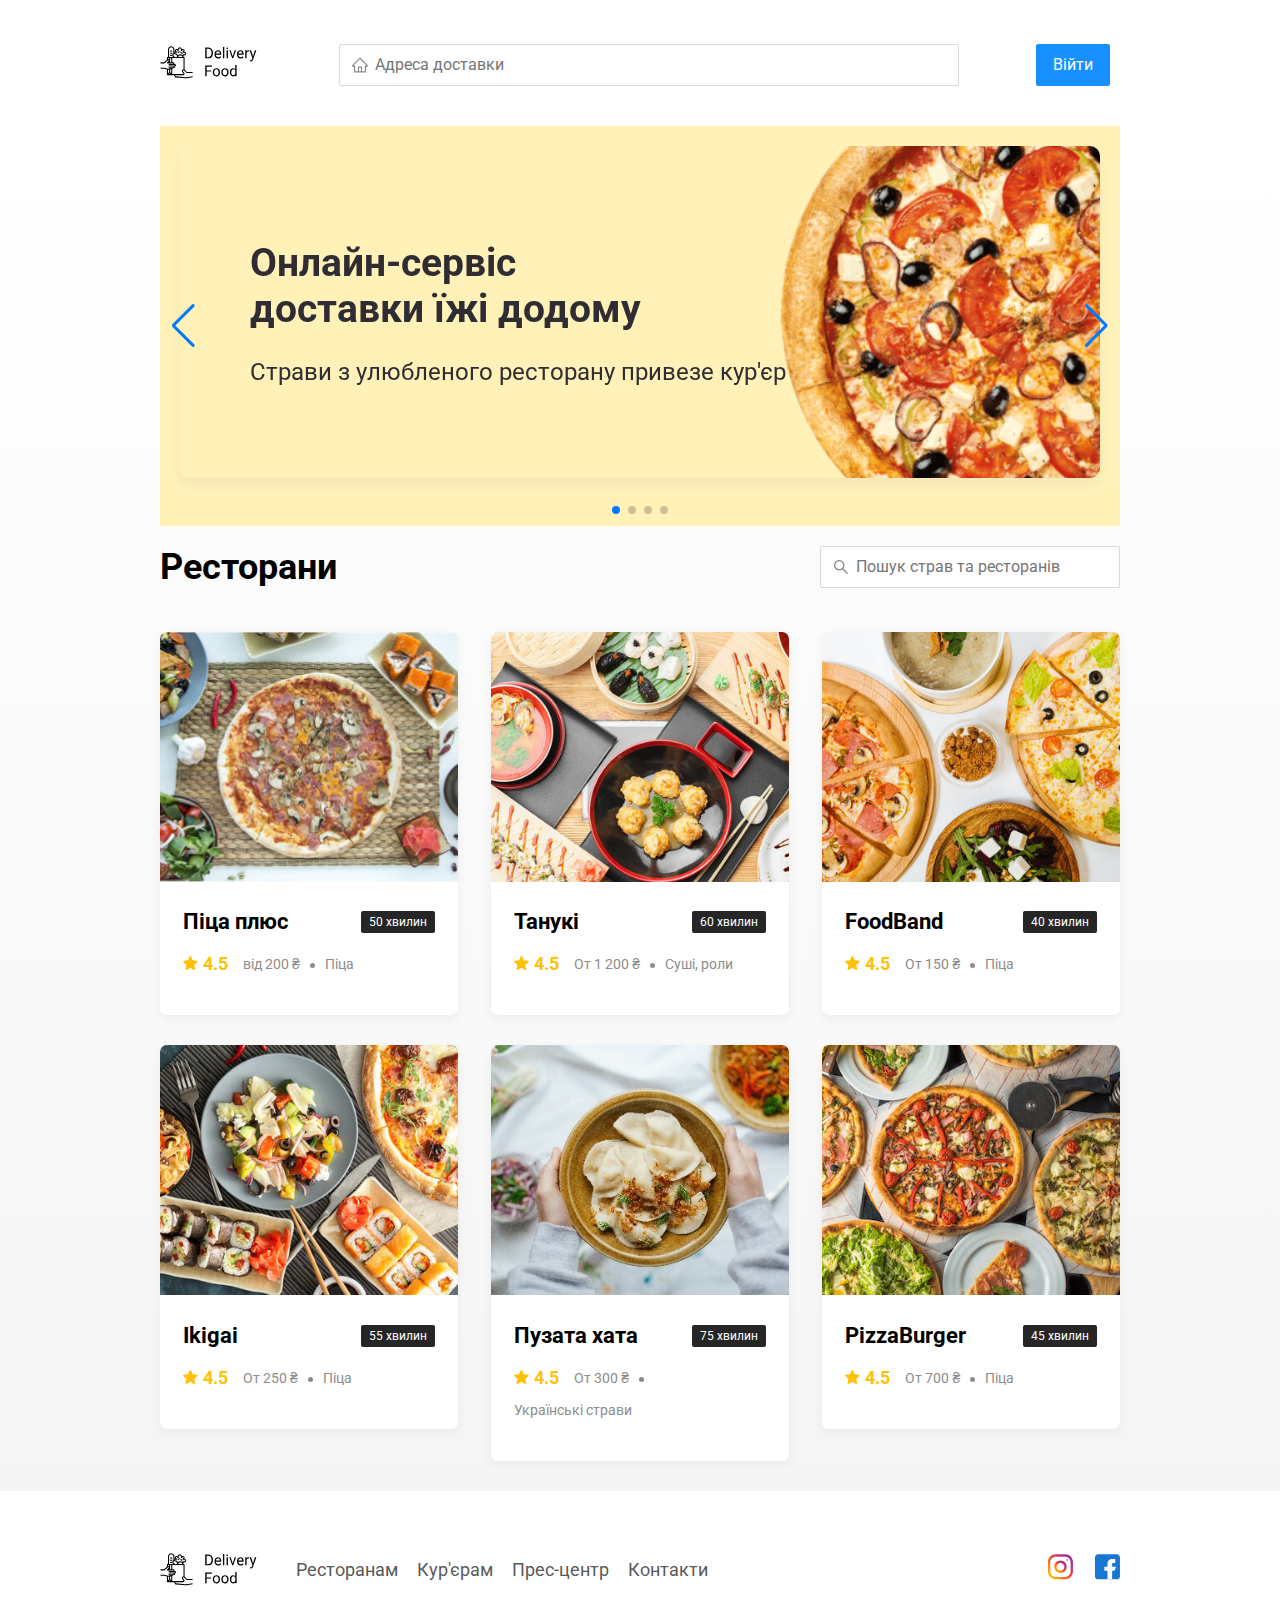
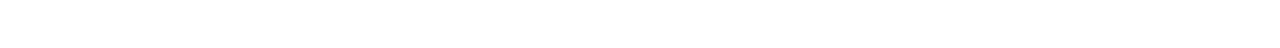
==== commit 98f52c52: "Add files via upload" ====
--- a/index.html
+++ b/index.html
@@ -46,66 +46,54 @@
 
 	<main class="main">
 		<div class="container">
-			<section class="container-promo">
-				<section class="promo pizza">
-					<h1 class="promo-title">Онлайн-сервіс <br />доставки їжі додому</h1>
-					<p class="promo-text">
-						Страви з улюбленого ресторану привезе кур'єр
-					</p>
-				</section>
-				<section class="slider-container">
-					<div class="swiper">
-						<div class="swiper-wrapper">
-							<!-- Слайд 1 -->
-							<div class="swiper-slide">
-								<p class="promo-text1">
-									Шашлики зі знижкою 35% за промокодом VIVAT. Закажіть до 24 серпня!
-								</p>
-								<img src="img/promo/kebab.png" alt="Slide 1" />
-							</div>
-							<!-- Слайд 2 -->
-							<div class="swiper-slide">
-								<p class="promo-text1">
-									Знижка 20% на всю їжу за промокодом LOVE.JS. Встигніть до кінця місяця!
-								</p>
-								<img src="img/promo/vegetables.png" alt="Slide 2" />
-							</div>
-							<!-- Слайд 3 -->
-							<div class="swiper-slide">
-								<p class="promo-text1">
-									Сети зі знижкою до 30% у ресторанах до 1 вересня. Використовуйте промокод DADADA.
-								</p>
-								<img src="img/promo/sushi.png" alt="Slide 3" />
-							</div>
-						</div>
-						<!-- Кнопки навігації -->
-						<div class="swiper-button-next"></div>
-						<div class="swiper-button-prev"></div>
-						<!-- Пагінація -->
-						<div class="swiper-pagination"></div>
-					</div>
-				</section>
-
-
-				<!-- <section class="promo kebab">
-					<h1 class="promo-title">Шашлики <br> зі знижкою 35%</h1>
-					<p class="promo-text">
-						Закажіть шашлики у будь-якому ресторані до 24 серпня та отримайте знижку за промокодом VIVAT
-					</p>
-				</section>
-				<section class="promo vegetables">
-					<h1 class="promo-title">Знижка 20% на всю іжу <br> за промокодом LOVE.JS</h1>
-					<p class="promo-text">
-						Страву з ресторану привезуть разом із двома подарунковими книгами по фронтендуторана привезут вместе с двумя подарочными книгами по фронтенду
-					</p>
-				</section>
-				<section class="promo sushi">
-					<h1 class="promo-title">Сети зі знижкою до 30% <br> у ресторанах</h1>
-					<p class="promo-text">
-						Знижки на сети до 1 вересня за промокодом DADADA
-					</p>
-				</section> -->
+			<section class="slider-container">
+				<div class="swiper">
+					<div class="swiper-wrapper">
+						<!-- Слайд 1 -->
+						<div class="swiper-slide">
+							<section class="promo pizza">
+								<h1 class="promo-title">Онлайн-сервіс <br />доставки їжі додому</h1>
+								<p class="promo-text">
+									Страви з улюбленого ресторану привезе кур'єр
+								</p>
+							</section>
+						</div>
+						<!-- Слайд 2 -->
+						<div class="swiper-slide">
+							<section class="promo kebab">
+								<h1 class="promo-title">Шашлики <br> зі знижкою 35%</h1>
+								<p class="promo-text">
+									Закажіть шашлики у будь-якому ресторані до 24 серпня та отримайте знижку за промокодом VIVAT
+								</p>
+							</section>
+						</div>
+						<!-- Слайд 3 -->
+						<div class="swiper-slide">
+							<section class="promo vegetables">
+								<h1 class="promo-title">Знижка 20% на всю їжу <br> за промокодом LOVE.JS</h1>
+								<p class="promo-text">
+									Страву з ресторану привезуть разом із двома подарунковими книгами по фронтенду
+								</p>
+							</section>
+						</div>
+						<!-- Слайд 4 -->
+						<div class="swiper-slide">
+							<section class="promo sushi">
+								<h1 class="promo-title">Сети зі знижкою до 30% <br> у ресторанах</h1>
+								<p class="promo-text">
+									Знижки на сети до 1 вересня за промокодом DADADA
+								</p>
+							</section>
+						</div>
+					</div>
+					<!-- Кнопки навігації -->
+					<div class="swiper-button-next"></div>
+					<div class="swiper-button-prev"></div>
+					<!-- Пагінація -->
+					<div class="swiper-pagination"></div>
+				</div>
 			</section>
+
 			<section class="restaurants">
 				<div class="section-heading">
 					<h2 class="section-title">Ресторани</h2>
--- a/css/style.css
+++ b/css/style.css
@@ -568,6 +568,56 @@
     line-height: 23px;
 }
 
+
+
+.slider-container {
+    width: 100%;
+    max-width: 1200px;
+    margin: 0 auto;
+    position: relative;
+    background: #fff1b8;
+	margin: 0 0 20px 0;
+}
+
+.swiper {
+    width: 100%;
+    height: 400px;
+    position: relative;
+}
+
+.swiper-slide {
+    position: relative;
+    display: flex;
+    align-items: center;
+    justify-content: flex-start;
+    flex-direction: row;
+    padding: 20px;
+}
+
+.promo-text1 {
+    position: relative;
+    z-index: 2;
+    color: #333;
+    font-size: 18px;
+    background: rgba(255, 255, 255, 0.7);
+    padding: 15px;
+    border-radius: 5px;
+    max-width: 50%;
+	margin-bottom: -100px;
+}
+
+.swiper-slide img {
+    width: 77%;
+    height: auto;
+    object-fit: cover;
+    margin-left: 282px; 
+    z-index: 1; 
+    position: relative; 
+}
+
+
+
+
 @media (max-width: 1366px) {
     .container {
         max-width: 960px;
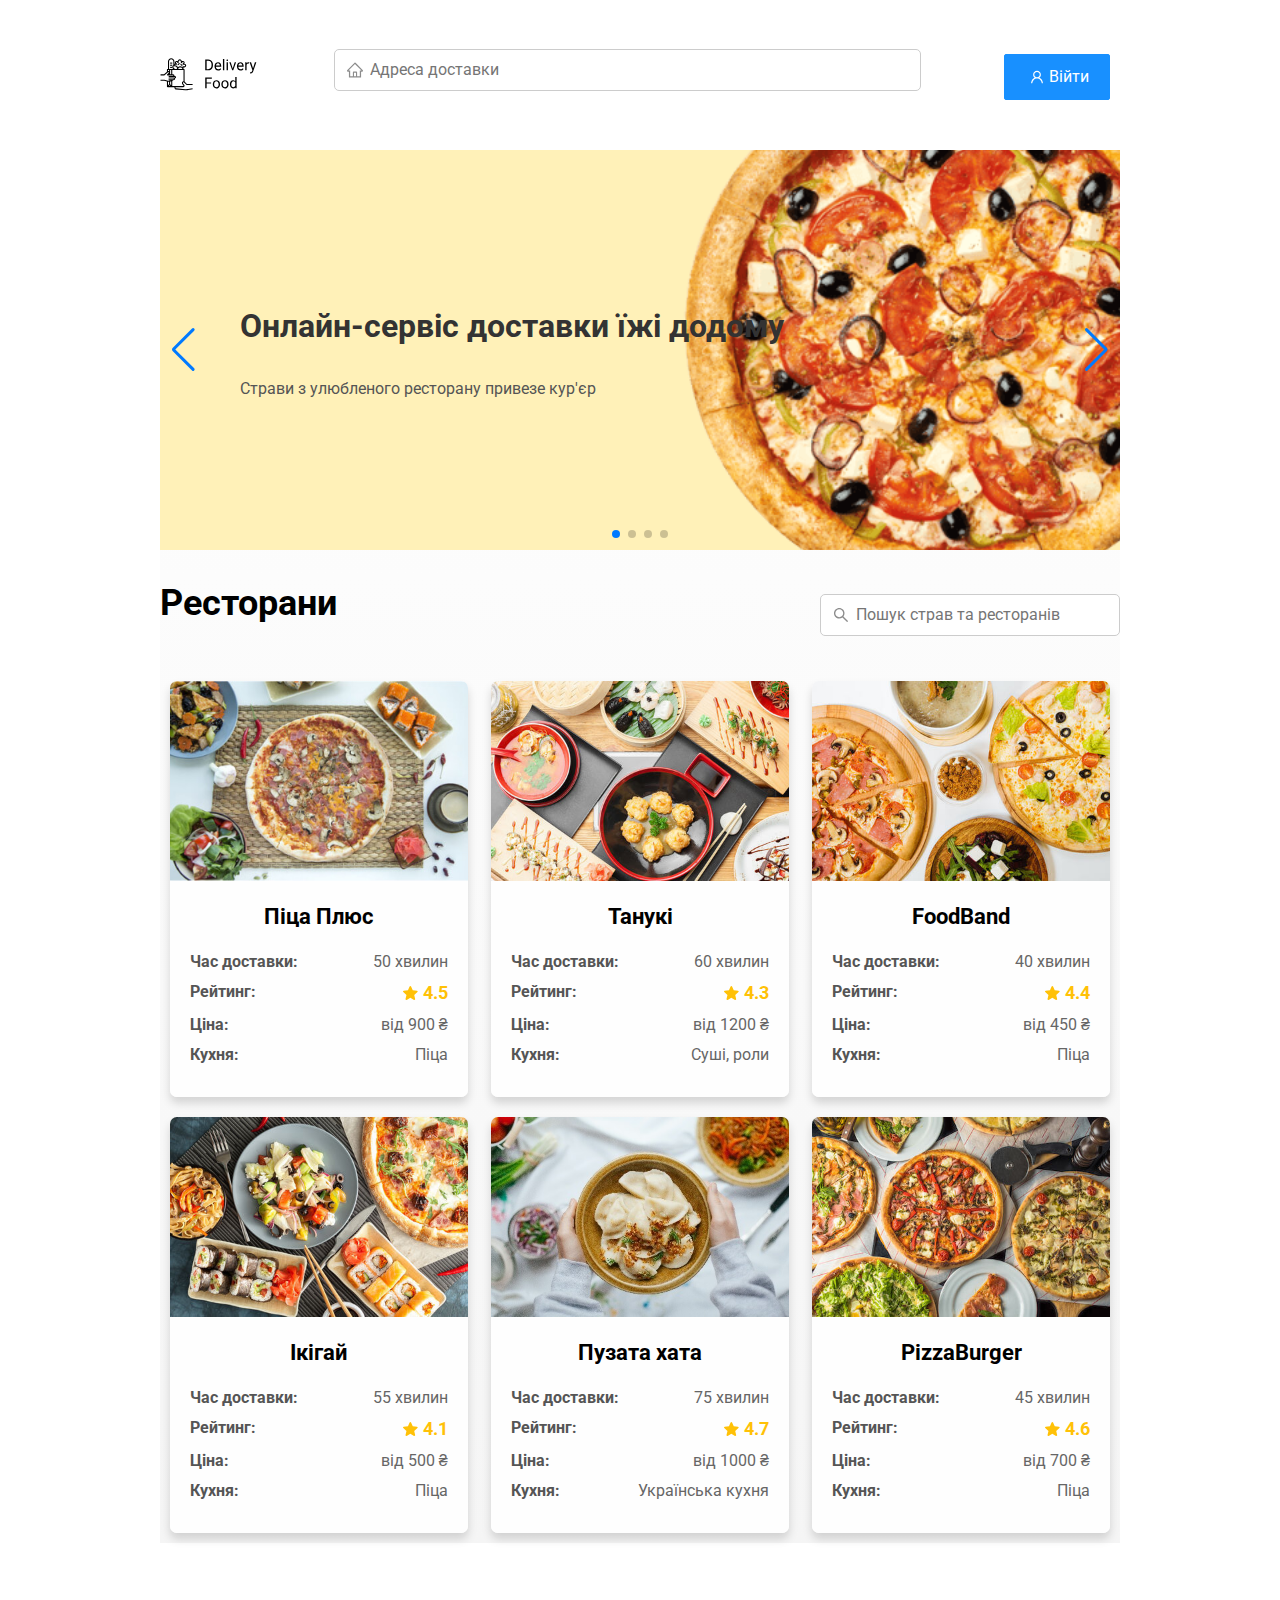
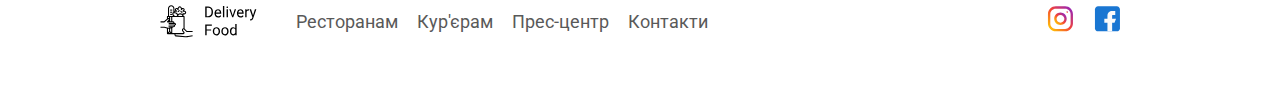
==== commit 87690bd0: "Add files via upload" ====
--- a/index.html
+++ b/index.html
@@ -1,225 +1,139 @@
-<!DOCTYPE html>
-<html lang="ru">
-
-<head>
-	<meta charset="UTF-8" />
-	<meta name="viewport" content="width=device-width, initial-scale=1.0" />
-	<title>Delivery Food — доставка їжі додому</title>
-	<link href="https://fonts.googleapis.com/css?family=Roboto:400,700&display=swap&subset=cyrillic" rel="stylesheet" />
-	<link rel="stylesheet" href="css/normalize.css" />
-	<link rel="stylesheet" href="css/style.css" />
-	<script src="js/main.js"></script>
-	<link
-        rel="stylesheet"
-        href="https://cdn.jsdelivr.net/npm/swiper/swiper-bundle.min.css"
-    />
-    <script src="https://cdn.jsdelivr.net/npm/swiper/swiper-bundle.min.js"></script>
-</head>
-
-<body>
-	<div class="container">
-		<header class="header">
-			<a class="logo">
-				<img src="img/icon/logo.svg" alt="Logo" />
-			</a>
-			<label class="address">
-				<input type="text" class="input input-address" placeholder="Адреса доставки" />
-			</label>
-			<div class="buttons">
-				<span class="user-name"></span>
-				<button class="button button-primary button-auth">
-					<span class="button-auth-svg"></span>
-					<span class="button-text">Війти</span>
-				</button>
-				<button class="button button-cart" id="cart-button">
-					<span class="button-cart-svg"></span>
-					<span class="button-text">Кошик</span>
-				</button>
-				<button class="button button-primary button-out">
-					<span class="button-text">Вийти</span>
-					<span class="button-out-svg"></span>
-				</button>
-			</div>
-		</header>
-	</div>
-	<!-- /.container  -->
-
-	<main class="main">
-		<div class="container">
-			<section class="slider-container">
-				<div class="swiper">
-					<div class="swiper-wrapper">
-						<!-- Слайд 1 -->
-						<div class="swiper-slide">
-							<section class="promo pizza">
-								<h1 class="promo-title">Онлайн-сервіс <br />доставки їжі додому</h1>
-								<p class="promo-text">
-									Страви з улюбленого ресторану привезе кур'єр
-								</p>
-							</section>
-						</div>
-						<!-- Слайд 2 -->
-						<div class="swiper-slide">
-							<section class="promo kebab">
-								<h1 class="promo-title">Шашлики <br> зі знижкою 35%</h1>
-								<p class="promo-text">
-									Закажіть шашлики у будь-якому ресторані до 24 серпня та отримайте знижку за промокодом VIVAT
-								</p>
-							</section>
-						</div>
-						<!-- Слайд 3 -->
-						<div class="swiper-slide">
-							<section class="promo vegetables">
-								<h1 class="promo-title">Знижка 20% на всю їжу <br> за промокодом LOVE.JS</h1>
-								<p class="promo-text">
-									Страву з ресторану привезуть разом із двома подарунковими книгами по фронтенду
-								</p>
-							</section>
-						</div>
-						<!-- Слайд 4 -->
-						<div class="swiper-slide">
-							<section class="promo sushi">
-								<h1 class="promo-title">Сети зі знижкою до 30% <br> у ресторанах</h1>
-								<p class="promo-text">
-									Знижки на сети до 1 вересня за промокодом DADADA
-								</p>
-							</section>
-						</div>
-					</div>
-					<!-- Кнопки навігації -->
-					<div class="swiper-button-next"></div>
-					<div class="swiper-button-prev"></div>
-					<!-- Пагінація -->
-					<div class="swiper-pagination"></div>
-				</div>
-			</section>
-
-			<section class="restaurants">
-				<div class="section-heading">
-					<h2 class="section-title">Ресторани</h2>
-					<label class="search">
-						<input type="text" class="input input-search" placeholder="Пошук страв та ресторанів" />
-					</label>
-				</div>
-				<a href="restaurant.html" class="card card-restaurant">
-				<div class="cards cards-restaurants">
-					
-				</div>
-				</a>
-				<!-- /.cards -->
-			</section>
-		</div>
-		<!-- /.container -->
-	</main>
-
-	<footer class="footer">
-		<div class="container">
-			<div class="footer-block">
-				<img src="img/icon/logo.svg" alt="logo" class="logo footer-logo" />
-				<nav class="footer-nav">
-					<a href="#" class="footer-link">Ресторанам </a>
-					<a href="#" class="footer-link">Кур'єрам</a>
-					<a href="#" class="footer-link">Прес-центр</a>
-					<a href="#" class="footer-link">Контакти</a>
-				</nav>
-				<div class="social-links">
-					<a href="#" class="social-link"><img src="img/social/instagram.svg" alt="instagram" /></a>
-					<a href="#" class="social-link"><img src="img/social/fb.svg" alt="facebook" /></a>
-				</div>
-				<!-- /.social-links -->
-			</div>
-			<!-- /.footer-block -->
-		</div>
-	</footer>
-
-	<div class="modal modal-cart">
-		<div class="modal-dialog">
-			<div class="modal-header">
-				<h3 class="modal-title">Кошик</h3>
-				<button class="close">&times;</button>
-			</div>
-			<!-- /.modal-header -->
-			<div class="modal-body">
-				<div class="food-row">
-					<span class="food-name">Рол вугор стандарт</span>
-					<strong class="food-price">250 ₴</strong>
-					<div class="food-counter">
-						<button class="counter-button">-</button>
-						<span class="counter">1</span>
-						<button class="counter-button">+</button>
-					</div>
-				</div>
-				<!-- /.foods-row -->
-				<div class="food-row">
-					<span class="food-name">Рол вугор стандарт</span>
-					<strong class="food-price">250 ₴</strong>
-					<div class="food-counter">
-						<button class="counter-button">-</button>
-						<span class="counter">1</span>
-						<button class="counter-button">+</button>
-					</div>
-				</div>
-				<!-- /.foods-row -->
-				<div class="food-row">
-					<span class="food-name">Рол вугор стандарт</span>
-					<strong class="food-price">250 ₴</strong>
-					<div class="food-counter">
-						<button class="counter-button">-</button>
-						<span class="counter">1</span>
-						<button class="counter-button">+</button>
-					</div>
-				</div>
-				<!-- /.foods-row -->
-				<div class="food-row">
-					<span class="food-name">Рол вугор стандарт</span>
-					<strong class="food-price">250 ₴</strong>
-					<div class="food-counter">
-						<button class="counter-button">-</button>
-						<span class="counter">1</span>
-						<button class="counter-button">+</button>
-					</div>
-				</div>
-				<!-- /.foods-row -->
-			</div>
-			<!-- /.modal-body -->
-			<div class="modal-footer">
-				<span class="modal-pricetag">1250 ₴</span>
-				<div class="footer-buttons">
-					<button class="button button-primary">Оформити замовлення</button>
-					<button class="button clear-cart">Скасувати</button>
-				</div>
-			</div>
-			<!-- /.modal-footer -->
-		</div>
-		<!-- /.modal-dialog -->
-	</div>
-
-	<div class="modal-auth">
-		<div class="modal-dialog modal-dialog-auth">
-			<button class="close-auth">&times;</button>
-			<form id="logInForm">
-				<fieldset class="modal-body">
-					<legend class="modal-title">Авторизація</legend>
-					<label class="label-auth">
-						<span>Логін</span>
-						<input id="login" type="text">
-					</label>
-					<label class="label-auth">
-						<span>Пароль</span>
-						<input id="password" type="password">
-					</label>
-				</fieldset>
-				<!-- /.modal-body -->
-				<div class="modal-footer">
-					<div class="footer-buttons">
-						<button class="button button-primary button-login" type="submit">Війти</button>
-					</div>
-				</div>
-			</form>
-			<!-- /.modal-footer -->
-		</div>
-		<!-- /.modal-dialog -->
-	</div>
-</body>
-
-</html>+<!DOCTYPE html>
+<html lang="ru">
+<head>
+    <meta charset="UTF-8" />
+    <meta name="viewport" content="width=device-width, initial-scale=1.0" />
+    <title>Delivery Food — доставка їжі додому</title>
+    <link href="https://fonts.googleapis.com/css?family=Roboto:400,700&display=swap&subset=cyrillic" rel="stylesheet" />
+    <link rel="stylesheet" href="https://unpkg.com/swiper/swiper-bundle.min.css" />
+    <link rel="stylesheet" href="css/normalize.css" />
+    <link rel="stylesheet" href="css/style.css" />
+    <link rel="stylesheet" href="css/styles2.css" />
+    <script src="js/main.js"></script>
+</head>
+<body>
+    <div class="container">
+        <header class="header">
+            <a class="logo">
+                <img src="img/icon/logo.svg" alt="Logo" />
+            </a>
+            <label class="address">
+                <input type="text" class="input input-address" placeholder="Адреса доставки" />
+            </label>
+            <button class="button button-primary button-auth" id="authButton">
+                <span class="button-auth-svg"></span>
+                <span class="button-text">Війти</span>
+            </button>
+
+            <button class="button button-primary button-out" id="logoutButton" style="display: none;">
+                <span class="button-text">Вийти</span>
+                <span class="button-out-svg"></span>
+            </button>
+            <span id="userLogin" style="display: none;">Логін: <span id="loginName"></span></span>
+        </header>
+
+        <!-- Modal Auth -->
+        <div class="modal modal-auth" id="authModal">
+            <div class="modal-dialog modal-dialog-auth">
+                <button class="close-auth" id="closeAuth">&times;</button>
+                <form id="logInForm">
+                    <fieldset class="modal-body">
+                        <legend class="modal-title">Авторизація</legend>
+
+                        <!-- Поле логіна -->
+                        <label for="username">Логін:</label>
+                        <input type="text" id="username" name="username" autocomplete="username" />
+
+                        <!-- Поле пароля -->
+                        <label for="password">Пароль:</label>
+                        <input type="password" id="password" name="password" autocomplete="current-password" />
+
+                        <button type="submit" class="button button-primary">Увійти</button>
+                    </fieldset>
+                </form>
+            </div>
+        </div>
+        <!-- /.container  -->
+
+        <main class="main">
+            <div class="container">
+                <section class="container-promo">
+                    <div class="swiper promo-slider">
+                        <div class="swiper-wrapper">
+                            <div class="swiper-slide pizza">
+                                <h1 class="promo-title">Онлайн-сервіс доставки їжі додому</h1>
+                                <p class="promo-text">Страви з улюбленого ресторану привезе кур'єр</p>
+                            </div>
+                            <div class="swiper-slide kebab">
+                                <h1 class="promo-title">Шашлики зі знижкою 35%</h1>
+                                <p class="promo-text">Замовляйте до 24 серпня та отримайте знижку <br />за промокодом VIVAT</p>
+                            </div>
+                            <div class="swiper-slide vegetables">
+                                <h1 class="promo-title">  Знижка 20% на всю їжу <br />за промокодом LOVE.JS</h1>
+                                <p class="promo-text">    Разом із подарунковими книгами по фронтенду</p>
+                            </div>
+                            <div class="swiper-slide sushi">
+                                <h1 class="promo-title">   Сети зі знижкою до 30% у ресторанах</h1>
+                                <p class="promo-text">     Знижки на сети до 1 вересня за промокодом DADADA</p>
+                            </div>
+                        </div>
+                        <!-- Navigation -->
+                        <div class="swiper-pagination"></div>
+                        <div class="swiper-button-prev"></div>
+                        <div class="swiper-button-next"></div>
+                    </div>
+                </section>
+                <section class="restaurants">
+                    <div class="section-heading">
+                        <h2 class="section-title">Ресторани</h2>
+                        <label class="search">
+                            <input type="text" class="input input-search" placeholder="Пошук страв та ресторанів" />
+                        </label>
+                    </div>
+                    <section class="cards cards-menu" id="restaurantsContainer">
+                    </section>
+                </section>
+            </div>
+            <!-- /.container -->
+        </main>
+        <footer class="footer">
+            <div class="container">
+                <div class="footer-block">
+                    <img src="img/icon/logo.svg" alt="logo" class="logo footer-logo" />
+                    <nav class="footer-nav">
+                        <a href="#" class="footer-link">Ресторанам </a>
+                        <a href="#" class="footer-link">Кур'єрам</a>
+                        <a href="#" class="footer-link">Прес-центр</a>
+                        <a href="#" class="footer-link">Контакти</a>
+                    </nav>
+                    <div class="social-links">
+                        <a href="#" class="social-link"><img src="img/social/instagram.svg" alt="instagram" /></a>
+                        <a href="#" class="social-link"><img src="img/social/fb.svg" alt="facebook" /></a>
+                    </div>
+                    <!-- /.social-links -->
+                </div>
+                <!-- /.footer-block -->
+            </div>
+        </footer>
+    </div>
+    <script src="https://unpkg.com/swiper/swiper-bundle.min.js"></script>
+    <script>
+        const swiper = new Swiper('.promo-slider', {
+            loop: true,
+            autoplay: {
+                delay: 5000,
+                disableOnInteraction: false
+            },
+            pagination: {
+                el: '.swiper-pagination',
+                clickable: true
+            },
+            navigation: {
+                nextEl: '.swiper-button-next',
+                prevEl: '.swiper-button-prev'
+            },
+			speed: 900,
+        });
+    </script>
+</body>
+</html>
--- a/css/style.css
+++ b/css/style.css
@@ -1,890 +1,1158 @@
-* {
-    box-sizing: border-box;
-}
-
-body {
-    font-family: "Roboto", sans-serif;
-    padding-top: 44px;
-}
-
-a,
-button {
-    cursor: pointer;
-    color: inherit;
-}
-
-.hide {
-    display: none;
-}
-
-.container {
-    max-width: 1200px;
-    margin: auto;
-}
-
-.header {
-    display: flex;
-    align-items: center;
-    justify-content: space-between;
-    margin-bottom: 40px;
-}
-
-.input {
-    background-color: #ffffff;
-    border: 1px solid #d9d9d9;
-    border-radius: 2px;
-    font-size: 16px;
-    line-height: 24px;
-    padding: 8px 8px 8px 35px;
-    background-repeat: no-repeat;
-    background-position: left 11px center;
-}
-
-.address {
-    flex: 0.8;
-}
-
-.input-address {
-    width: 100%;
-    background-image: url(../img/icon/home.svg);
-}
-
-.search {
-    margin-left: auto;
-}
-
-.input-search {
-    width: 300px;
-    background-image: url(../img/icon/search.svg);
-
-}
-
-.buttons {
-    display: flex;
-    align-items: center;
-}
-
-.button {
-    display: flex;
-    align-items: center;
-    padding: 8px 16px;
-    background: #ffffff;
-    border: 1px solid #d9d9d9;
-    box-sizing: border-box;
-    box-shadow: 0 0 2px rgba(0, 0, 0, 0.0015);
-    border-radius: 2px;
-    color: #595959;
-    font-size: 16px;
-    line-height: 24px;
-}
-
-.button:hover {
-    background: #1890ff;
-    border: 1px solid #1890ff;
-    color: #fff;
-}
-
-
-.button-primary {
-    background: #1890ff;
-    border: 1px solid #1890ff;
-    color: #fff;
-    margin-right: 10px;
-}
-
-.button-primary:hover {
-    background: #ffffff;
-    border: 1px solid #d9d9d9;
-    color: #595959;
-}
-
-.button-icon {
-    margin-right: 6px;
-}
-
-.button-card-text {
-    margin-right: 10px;
-}
-
-.button-auth {
-    background-position: 20px 13px;
-}
-
-.button-primary .button-auth-svg {
-    width: 24px;
-    height: 24px;
-    background-color: #fff;
-    -webkit-mask: url("../img/icon/user.svg") no-repeat 50% 50%;
-    mask: url("../img/icon/user.svg") no-repeat 50% 50%;
-    background-repeat: no-repeat;
-}
-
-.button-primary:hover .button-auth-svg {
-    background-color: #595959;
-}
-
-.button .button-cart-svg {
-    width: 24px;
-    height: 24px;
-    background-color: #595959;
-    -webkit-mask: url("../img/icon/shopping-cart.svg") no-repeat 50% 50%;
-    mask: url("../img/icon/shopping-cart.svg") no-repeat 50% 50%;
-    background-repeat: no-repeat;
-}
-
-.button-primary .button-cart-svg {
-    background-color: #fff;
-}
-
-.button:hover .button-cart-svg {
-    background-color: #fff;
-}
-
-.button-primary:hover .button-cart-svg {
-    background-color: #595959;
-}
-
-.button-cart {
-    display: none;
-    margin: 0 5px;
-}
-
-.button-out {
-    display: none;
-    margin: 0 5px;
-}
-
-.user-name {
-    display: none;
-    margin-right: 20px;
-    font-weight: bold;
-    font-size: 18px;
-}
-
-.promo-slider {
-
-    width: 600px;
-    height: 300px;
-
-}
-
-.promo {
-    box-shadow: 0 7px 12px rgba(158, 158, 163, 0.1);
-    border-radius: 10px;
-    padding: 68px 70px;
-    margin-bottom: 56px;
-}
-
-.pizza {
-    background: #fff1b8 url(../img/promo/pizza.png) no-repeat top -100px right -250px / 830px
-}
-
-.kebab {
-    background: #D6E4FF url(../img/promo/kebab.png) no-repeat top 45px right 40px / 450px;
-}
-
-.vegetables {
-    background: #FFF566 url(../img/promo/vegetables.png) no-repeat top 0 right 0 / 825px
-}
-
-.sushi {
-    background: #FFF1F0 url(../img/promo/sushi.png) no-repeat top 10px right 15px / 500px
-}
-
-.promo-title {
-    font-style: normal;
-    font-weight: bold;
-    font-size: 39px;
-    line-height: 46px;
-    color: #302c34;
-}
-
-.promo-text {
-    font-style: normal;
-    font-weight: normal;
-    font-size: 24px;
-    line-height: 28px;
-    color: #302c34;
-    max-width: 538px;
-}
-
-.main {
-    background: linear-gradient(180deg, rgba(245, 245, 245, 0) 1.04%, #f5f5f5 100%);
-}
-
-.section-heading {
-    display: flex;
-    align-items: center;
-    margin-bottom: 44px;
-}
-
-.section-title {
-    font-style: normal;
-    font-weight: bold;
-    font-size: 36px;
-    line-height: 42px;
-    margin: 0 30px 0 0;
-    color: #000000;
-}
-
-.cards {
-    display: flex;
-    align-items: flex-start;
-    justify-content: space-between;
-    flex-wrap: wrap;
-}
-
-.card {
-    background: #ffffff;
-    box-shadow: 0 4px 12px rgba(0, 0, 0, 0.05);
-    border-radius: 7px;
-    overflow: hidden;
-    margin-bottom: 30px;
-    flex-basis: 31%;
-    text-decoration: none;
-
-}
-
-.card-restaurant {
-    cursor: pointer
-}
-
-.card-image {
-    width: 100%;
-    height: 250px;
-    object-fit: cover;
-}
-
-
-.card-text {
-    padding: 20px 23px 35px;
-    min-height: 275px;
-    display: flex;
-    flex-direction: column;
-}
-
-
-
-.restaurants .card-text {
-    min-height: auto;
-}
-
-.card-heading {
-    display: flex;
-    align-items: center;
-    justify-content: space-between;
-    margin-bottom: 10px;
-}
-
-.card-title {
-    margin: 0;
-    font-style: normal;
-    font-weight: bold;
-    font-size: 22px;
-    line-height: 32px;
-}
-
-.card-title-reg {
-    font-weight: 400;
-}
-
-.card-tag {
-    font-style: normal;
-    font-weight: normal;
-    font-size: 12px;
-    line-height: 20px;
-    color: #ffffff;
-    background: #262626;
-    border-radius: 2px;
-    padding: 1px 8px;
-}
-
-.card-info {
-    display: flex;
-    align-items: center;
-    flex-wrap: wrap;
-}
-
-.card-buttons {
-    display: flex;
-    margin-top: 24px;
-    flex-grow: 1;
-    align-items: flex-end;
-}
-
-.card-price-bold {
-    font-weight: bold;
-    font-size: 20px;
-    line-height: 32px;
-    margin-left: 30px;
-}
-
-.rating {
-    background-image: url("../img/icon/rating.svg");
-    background-repeat: no-repeat;
-    background-position: 0 7px;
-    padding-left: 20px;
-    margin-right: 26px;
-    color: #ffc107;
-    font-weight: bold;
-    font-size: 18px;
-    line-height: 32px;
-}
-
-.price,
-.category {
-    color: #8c8c8c;
-    font-size: 18px;
-    line-height: 32px;
-}
-
-.price {
-    margin-right: 10px;
-}
-
-.ingredients {
-    color: #8c8c8c;
-    font-size: 18px;
-    line-height: 21px;
-}
-
-.category {
-    text-overflow: ellipsis;
-    overflow: hidden;
-    white-space: nowrap;
-    max-width: 150px;
-}
-
-.price:after {
-    content: "";
-    width: 5px;
-    height: 5px;
-    background-color: #8c8c8c;
-    display: inline-block;
-    vertical-align: middle;
-    border-radius: 50%;
-    margin-left: 10px;
-}
-
-.footer {
-    padding: 60px 0;
-}
-
-.footer-block {
-    display: flex;
-    align-items: center;
-    justify-content: space-between;
-}
-
-.footer-nav {
-    margin-left: 35px;
-    margin-right: auto;
-}
-
-.footer-link {
-    display: inline-block;
-    color: #595959;
-    font-style: normal;
-    font-weight: normal;
-    font-size: 18px;
-    line-height: 21px;
-    text-decoration: none;
-}
-
-.footer-link:not(:last-child) {
-    margin-right: 15px;
-}
-
-.social-links {
-    display: flex;
-    align-items: center;
-}
-
-.social-link:not(:last-child) {
-    margin-right: 21px;
-}
-
-.modal {
-    position: fixed;
-    left: 0;
-    top: 0;
-    width: 100%;
-    height: 100%;
-    background: rgba(0, 0, 0, 0.4);
-    display: none;
-    z-index: 999;
-}
-
-.modal-auth {
-    position: fixed;
-    left: 0;
-    top: 0;
-    width: 100%;
-    height: 100%;
-    background: rgba(0, 0, 0, 0.4);
-    display: none;
-    z-index: 999;
-}
-
-.is-open {
-    display: flex;
-}
-
-.modal-dialog {
-    max-width: 780px;
-    width: 95%;
-    background: #ffffff;
-    border-radius: 5px;
-    margin: auto;
-    padding: 40px 45px;
-}
-
-.modal-dialog-auth {
-    width: auto;
-    position: relative;
-}
-
-.label-auth {
-    display: block;
-    margin: 30px;
-}
-
-.label-auth span {
-    width: 80px;
-    display: inline-block;
-}
-
-.modal-header {
-    display: flex;
-    align-items: center;
-    justify-content: space-between;
-    margin-bottom: 45px;
-}
-
-.modal-title {
-    margin: 0;
-    font-weight: bold;
-    font-size: 36px;
-    line-height: 42px;
-}
-
-.close {
-    font-size: 36px;
-    border: none;
-    background-color: transparent;
-}
-
-.close-auth {
-    font-size: 36px;
-    border: none;
-    background-color: transparent;
-    position: absolute;
-    top: 10px;
-    right: 20px;
-}
-
-.modal-body {
-    margin-bottom: 22px;
-}
-
-.food-row {
-    display: flex;
-    align-items: flex-start;
-    justify-content: space-between;
-    padding-bottom: 8px;
-    border-bottom: 1px solid #d9d9d9;
-    margin-bottom: 15px;
-}
-
-.food-name {
-    font-weight: normal;
-    font-size: 18px;
-    line-height: 32px;
-}
-
-.food-price {
-    margin-left: auto;
-    margin-right: 47px;
-    font-weight: bold;
-    font-size: 20px;
-    line-height: 32px;
-}
-
-.food-counter {
-    display: flex;
-    align-items: center;
-}
-
-.counter-button {
-    display: flex;
-    align-items: center;
-    justify-content: center;
-    width: 39px;
-    height: 32px;
-    background: #ffffff;
-    border: 1px solid #40a9ff;
-    box-sizing: border-box;
-    border-radius: 2px;
-    font-weight: normal;
-    font-size: 14px;
-    line-height: 22px;
-    color: #40a9ff;
-}
-
-.counter-button:hover {
-    background: #40a9ff;
-    border: 1px solid #ffffff;
-    color: #ffffff;
-}
-
-.counter {
-    font-size: 16px;
-    line-height: 24px;
-    margin-left: 10px;
-    margin-right: 10px;
-}
-
-.modal-footer {
-    display: flex;
-    align-items: center;
-    justify-content: space-between;
-}
-
-.modal-auth .modal-footer {
-    justify-content: flex-end;
-}
-
-.footer-buttons {
-    display: flex;
-    align-items: center;
-}
-
-.modal-pricetag {
-    background: #262626;
-    border-radius: 5px;
-    color: #ffffff;
-    padding: 15px 20px;
-    font-size: 20px;
-    line-height: 23px;
-}
-
-
-
-.slider-container {
-    width: 100%;
-    max-width: 1200px;
-    margin: 0 auto;
-    position: relative;
-    background: #fff1b8;
-	margin: 0 0 20px 0;
-}
-
-.swiper {
-    width: 100%;
-    height: 400px;
-    position: relative;
-}
-
-.swiper-slide {
-    position: relative;
-    display: flex;
-    align-items: center;
-    justify-content: flex-start;
-    flex-direction: row;
-    padding: 20px;
-}
-
-.promo-text1 {
-    position: relative;
-    z-index: 2;
-    color: #333;
-    font-size: 18px;
-    background: rgba(255, 255, 255, 0.7);
-    padding: 15px;
-    border-radius: 5px;
-    max-width: 50%;
-	margin-bottom: -100px;
-}
-
-.swiper-slide img {
-    width: 77%;
-    height: auto;
-    object-fit: cover;
-    margin-left: 282px; 
-    z-index: 1; 
-    position: relative; 
-}
-
-
-
-
-@media (max-width: 1366px) {
-    .container {
-        max-width: 960px;
-    }
-
-    .pizza {
-        background-position: center right -300px;
-        background-size: 750px;
-    }
-
-
-    .kebab {
-        background-position: top -5px right -93px;
-        background-size: 530px;
-    }
-
-    .vegetables {
-        background-position: top 0 right -93px;
-        background-size: 820px;
-    }
-
-    .sushi {
-        background-position: center right -90px;
-    }
-
-    .rating {
-        margin-right: 15px;
-    }
-
-    .category,
-    .price {
-        font-size: 14px;
-    }
-}
-
-@media (max-width: 992px) {
-    .container {
-        max-width: 750px;
-    }
-
-
-
-    .pizza {
-        padding: 50px;
-        background-size: 500px;
-        background-position: center right -200px;
-    }
-
-
-    .kebab {
-        background-position: top 55px right -100px;
-        background-size: 385px;
-    }
-
-    .vegetables {
-        background-position: top 0 right -280px;
-        background-size: 810px;
-    }
-
-    .sushi {
-        background-position: top 30px right -175px;
-    }
-
-
-
-    .promo-text {
-        font-size: 18px;
-        max-width: 400px;
-    }
-
-    .card {
-        flex-basis: 49%;
-    }
-
-    .footer-link {
-        font-size: 16px;
-    }
-}
-
-@media (max-width: 768px) {
-    .container {
-        max-width: 560px;
-    }
-
-    .card-info {
-        flex-wrap: wrap;
-    }
-
-    .card .rating {
-        flex-basis: 100%;
-    }
-
-    .card-title {
-        font-size: 18px;
-    }
-
-    .card-text {
-        min-height: 290px;
-    }
-
-    .card-price-bold {
-        margin-left: 20px;
-    }
-
-
-    .pizza {
-        background-size: 400px;
-        background-position: bottom 50px right -200px;
-    }
-
-
-    .kebab {
-        background-position: top -5px right -74px;
-        background-size: 300px;
-    }
-
-    .vegetables {
-        background-position: top 0 right -240px;
-        background-size: 702px;
-    }
-
-    .sushi {
-        background-position: top -24px right -75px;
-        background-size: 302px;
-    }
-
-    .promo-title {
-        font-size: 24px;
-        line-height: 1.4;
-    }
-
-    .promo-text {
-        margin-top: 0;
-    }
-}
-
-@media (max-width: 578px) {
-    .container {
-        width: 90%;
-    }
-
-    .address {
-        min-width: 100%;
-        order: 1;
-    }
-
-    .header {
-        flex-wrap: wrap;
-    }
-
-    .input-address {
-        margin-top: 15px;
-        order: 5;
-        flex: 1;
-    }
-
-    .promo {
-        background-image: none;
-    }
-
-    .promo-title {
-        margin-bottom: 10px;
-    }
-
-    .section-title {
-        font-size: 20px;
-    }
-
-    .card {
-        flex-basis: 100%;
-    }
-
-    .card-text {
-        min-height: auto;
-    }
-
-    .card-image {
-        width: 100%;
-    }
-
-    .footer {
-        padding: 30px 0;
-    }
-
-    .footer-block {
-        align-items: flex-start;
-    }
-
-    .footer-nav {
-        margin-left: 0;
-        margin-right: 0;
-        order: 0;
-        display: flex;
-        flex-direction: column;
-    }
-
-    .footer-logo {
-        margin-right: 15px;
-        order: 1;
-    }
-
-    .social-links {
-        order: 2;
-    }
-}
-
-@media (max-width: 480px) {
-    .button-text {
-        display: none;
-    }
-
-    .button-icon {
-        margin: 0;
-    }
-
-    .user-name {
-        margin: 10px;
-
-    }
-
-    .buttons {
-        flex-wrap: wrap;
-        margin-left: auto;
-    }
-
-    .button {
-        min-height: 40px;
-        padding: 5px 12px;
-
-    }
-
-    .button-out-svg {
-        width: 24px;
-        height: 24px;
-        background-color: #fff;
-        -webkit-mask: url(../img/icon/logout.svg) no-repeat 50% 50%;
-        mask: url(../img/icon/logout.svg) no-repeat 50% 50%;
-        background-repeat: no-repeat;
-        -webkit-mask-size: 20px;
-        mask-size: 20px;
-    }
-
-    .promo {
-        padding: 20px;
-    }
-
-    .section-heading {
-        flex-wrap: wrap;
-    }
-
-    .footer-block {
-        flex-wrap: wrap;
-        flex-direction: column;
-        align-items: center;
-    }
-
-    .footer-logo {
-        order: 0;
-        margin-bottom: 20px;
-    }
-
-    .footer-nav {
-        margin-bottom: 20px;
-        text-align: center;
-    }
-
-    .footer-link:not(:last-child) {
-        margin-right: 0;
-    }
+* {
+    box-sizing: border-box;
+}
+
+body {
+    font-family: "Roboto", sans-serif;
+    padding-top: 44px;
+}
+
+a,
+button {
+    cursor: pointer;
+    color: inherit;
+}
+
+.hide {
+    display: none;
+}
+
+.container {
+    max-width: 1200px;
+    margin: auto;
+}
+
+.header {
+    display: flex;
+    align-items: center;
+    justify-content: space-between;
+    margin-bottom: 40px;
+}
+
+.input {
+    background-color: #ffffff;
+    border: 1px solid #d9d9d9;
+    border-radius: 2px;
+    font-size: 16px;
+    line-height: 24px;
+    padding: 8px 8px 8px 35px;
+    background-repeat: no-repeat;
+    background-position: left 11px center;
+}
+
+.address {
+    flex: 0.8;
+}
+
+.input-address {
+    width: 100%;
+    background-image: url(../img/icon/home.svg);
+}
+
+.search {
+    margin-left: auto;
+}
+
+.input-search {
+    width: 300px;
+    background-image: url(../img/icon/search.svg);
+
+}
+
+.buttons {
+    display: flex;
+    align-items: center;
+}
+
+.button {
+    display: flex;
+    align-items: center;
+    padding: 8px 16px;
+    background: #ffffff;
+    border: 1px solid #d9d9d9;
+    box-sizing: border-box;
+    box-shadow: 0 0 2px rgba(0, 0, 0, 0.0015);
+    border-radius: 2px;
+    color: #595959;
+    font-size: 16px;
+    line-height: 24px;
+}
+
+.button:hover {
+    background: #1890ff;
+    border: 1px solid #1890ff;
+    color: #fff;
+}
+
+
+.button-primary {
+    background: #1890ff;
+    border: 1px solid #1890ff;
+    color: #fff;
+    margin-right: 10px;
+}
+
+.button-primary:hover {
+    background: #ffffff;
+    border: 1px solid #d9d9d9;
+    color: #595959;
+}
+
+.button-icon {
+    margin-right: 6px;
+}
+
+.button-card-text {
+    margin-right: 10px;
+}
+
+.button-auth {
+    background-position: 20px 13px;
+}
+
+.button-primary .button-auth-svg {
+    width: 24px;
+    height: 24px;
+    background-color: #fff;
+    -webkit-mask: url("../img/icon/user.svg") no-repeat 50% 50%;
+    mask: url("../img/icon/user.svg") no-repeat 50% 50%;
+    background-repeat: no-repeat;
+}
+
+.button-primary:hover .button-auth-svg {
+    background-color: #595959;
+}
+
+.button .button-cart-svg {
+    width: 24px;
+    height: 24px;
+    background-color: #595959;
+    -webkit-mask: url("../img/icon/shopping-cart.svg") no-repeat 50% 50%;
+    mask: url("../img/icon/shopping-cart.svg") no-repeat 50% 50%;
+    background-repeat: no-repeat;
+}
+
+.button-primary .button-cart-svg {
+    background-color: #fff;
+}
+
+.button:hover .button-cart-svg {
+    background-color: #fff;
+}
+
+.button-primary:hover .button-cart-svg {
+    background-color: #595959;
+}
+
+.button-cart {
+    display: none;
+    margin: 0 5px;
+}
+
+.button-out {
+    display: none;
+    margin: 0 5px;
+}
+
+.user-name {
+    display: none;
+    margin-right: 20px;
+    font-weight: bold;
+    font-size: 18px;
+}
+
+.promo-slider {
+
+    width: 600px;
+    height: 300px;
+
+}
+
+.promo {
+    box-shadow: 0 7px 12px rgba(158, 158, 163, 0.1);
+    border-radius: 10px;
+    padding: 68px 70px;
+    margin-bottom: 56px;
+}
+
+.pizza {
+    background: #fff1b8 url(../img/promo/pizza.png) no-repeat top -100px right -250px / 830px
+}
+
+.kebab {
+    background: #D6E4FF url(../img/promo/kebab.png) no-repeat top 45px right 40px / 450px;
+}
+
+.vegetables {
+    background: #FFF566 url(../img/promo/vegetables.png) no-repeat top 0 right 0 / 825px
+}
+
+.sushi {
+    background: #FFF1F0 url(../img/promo/sushi.png) no-repeat top 10px right 15px / 500px
+}
+
+.promo-title {
+    font-style: normal;
+    font-weight: bold;
+    font-size: 39px;
+    line-height: 46px;
+    color: #302c34;
+}
+
+.promo-text {
+    font-style: normal;
+    font-weight: normal;
+    font-size: 24px;
+    line-height: 28px;
+    color: #302c34;
+    max-width: 538px;
+}
+
+.main {
+    background: linear-gradient(180deg, rgba(245, 245, 245, 0) 1.04%, #f5f5f5 100%);
+}
+
+.section-heading {
+    display: flex;
+    align-items: center;
+    margin-bottom: 20px;
+    margin-top: 44px;
+}
+
+.section-title {
+    font-style: normal;
+    font-weight: bold;
+    font-size: 36px;  
+    line-height: 42px;  
+    margin: -20px 30px 20px 0; 
+    color: #000000;
+}
+.cards {
+    display: flex;
+    align-items: flex-start;
+    justify-content: space-between;
+    flex-wrap: wrap;
+}
+
+.card {
+    background: #ffffff;
+    box-shadow: 0 4px 12px rgba(0, 0, 0, 0.05);
+    border-radius: 7px;
+    overflow: hidden;
+    margin-bottom: 30px;
+    flex-basis: 31%;
+    text-decoration: none;
+
+}
+
+.card-restaurant {
+    cursor: pointer
+}
+
+.card-image {
+    width: 100%;
+    height: 250px;
+    object-fit: cover;
+}
+
+
+.card-text {
+    padding: 20px 23px 35px;
+    min-height: 275px;
+    display: flex;
+    flex-direction: column;
+}
+
+
+
+.restaurants .card-text {
+    min-height: auto;
+}
+
+
+.card-title {
+    margin: 0;
+    font-style: normal;
+    font-weight: bold;
+    font-size: 22px;
+    line-height: 32px;
+}
+
+.card-title-reg {
+    font-weight: 400;
+}
+
+.card-tag {
+    font-style: normal;
+    font-weight: normal;
+    font-size: 12px;
+    line-height: 20px;
+    color: #ffffff;
+    background: #262626;
+    border-radius: 2px;
+    padding: 1px 8px;
+}
+
+.card-info {
+    /* display: flex;*/ 
+    align-items: center;
+    flex-wrap: wrap;
+}
+
+.card-buttons {
+    display: flex;
+    margin-top: 24px;
+    flex-grow: 1;
+    align-items: flex-end;
+}
+
+.card-price-bold {
+    font-weight: bold;
+    font-size: 20px;
+    line-height: 32px;
+    margin-left: 30px;
+}
+
+.rating {
+    background-image: url("../img/icon/rating.svg");
+    background-repeat: no-repeat;
+    background-position: 0 2px;
+    padding-left: 20px;
+    /*margin-right: 26px;*/ 
+    color: #ffc107;
+    font-weight: bold;
+    font-size: 18px;
+    /*line-height: 32px;*/ 
+}
+
+.price,
+.category {
+    color: #8c8c8c;
+    font-size: 18px;
+    line-height: 32px;
+}
+
+.price {
+    margin-right: 10px;
+}
+
+.ingredients {
+    color: #8c8c8c;
+    font-size: 18px;
+    line-height: 21px;
+    display: flex;
+    justify-content: center; /* Горизонтальное центрирование */
+    align-items: center; /* Вертикальное центрирование */
+    height: 100%; /* Убедитесь, что контейнер имеет высоту, иначе выравнивание не будет работать */
+}
+
+
+.category {
+    text-overflow: ellipsis;
+    overflow: hidden;
+    white-space: nowrap;
+    max-width: 150px;
+}
+
+.price:after {
+    content: "";
+    width: 5px;
+    height: 5px;
+    background-color: #8c8c8c;
+    display: inline-block;
+    vertical-align: middle;
+    border-radius: 50%;
+    margin-left: 10px;
+}
+
+.footer {
+    padding: 60px 0;
+}
+
+.footer-block {
+    display: flex;
+    align-items: center;
+    justify-content: space-between;
+}
+
+.footer-nav {
+    margin-left: 35px;
+    margin-right: auto;
+}
+
+.footer-link {
+    display: inline-block;
+    color: #595959;
+    font-style: normal;
+    font-weight: normal;
+    font-size: 18px;
+    line-height: 21px;
+    text-decoration: none;
+}
+
+.footer-link:not(:last-child) {
+    margin-right: 15px;
+}
+
+.social-links {
+    display: flex;
+    align-items: center;
+}
+
+.social-link:not(:last-child) {
+    margin-right: 21px;
+}
+
+.modal {
+    position: fixed;
+    left: 0;
+    top: 0;
+    width: 100%;
+    height: 100%;
+    background: rgba(0, 0, 0, 0.4);
+    display: none;
+    z-index: 999;
+}
+
+.modal-auth {
+    position: fixed;
+    left: 0;
+    top: 0;
+    width: 100%;
+    height: 100%;
+    background: rgba(0, 0, 0, 0.4);
+    display: none;
+    z-index: 999;
+}
+
+.is-open {
+    display: flex;
+}
+
+.modal-dialog {
+    max-width: 780px;
+    width: 95%;
+    background: #ffffff;
+    border-radius: 5px;
+    margin: auto;
+    padding: 40px 45px;
+}
+
+.modal-dialog-auth {
+    width: auto;
+    position: relative;
+}
+
+.label-auth {
+    display: block;
+    margin: 30px;
+}
+
+.label-auth span {
+    width: 80px;
+    display: inline-block;
+}
+
+.modal-header {
+    display: flex;
+    align-items: center;
+    justify-content: space-between;
+    margin-bottom: 45px;
+}
+
+.modal-title {
+    margin: 0;
+    font-weight: bold;
+    font-size: 36px;
+    line-height: 42px;
+}
+
+.close {
+    font-size: 36px;
+    border: none;
+    background-color: transparent;
+}
+
+.close-auth {
+    font-size: 36px;
+    border: none;
+    background-color: transparent;
+    position: absolute;
+    top: 10px;
+    right: 20px;
+}
+
+.modal-body {
+    margin-bottom: 22px;
+}
+
+.food-row {
+    display: flex;
+    align-items: flex-start;
+    justify-content: space-between;
+    padding-bottom: 8px;
+    border-bottom: 1px solid #d9d9d9;
+    margin-bottom: 15px;
+}
+
+.food-name {
+    font-weight: normal;
+    font-size: 18px;
+    line-height: 32px;
+}
+
+.food-price {
+    margin-left: auto;
+    margin-right: 47px;
+    font-weight: bold;
+    font-size: 20px;
+    line-height: 32px;
+}
+
+.food-counter {
+    display: flex;
+    align-items: center;
+}
+
+.counter-button {
+    display: flex;
+    align-items: center;
+    justify-content: center;
+    width: 39px;
+    height: 32px;
+    background: #ffffff;
+    border: 1px solid #40a9ff;
+    box-sizing: border-box;
+    border-radius: 2px;
+    font-weight: normal;
+    font-size: 14px;
+    line-height: 22px;
+    color: #40a9ff;
+}
+
+.counter-button:hover {
+    background: #40a9ff;
+    border: 1px solid #ffffff;
+    color: #ffffff;
+}
+
+.counter {
+    font-size: 16px;
+    line-height: 24px;
+    margin-left: 10px;
+    margin-right: 10px;
+}
+
+.modal-footer {
+    display: flex;
+    align-items: center;
+    justify-content: space-between;
+}
+
+.modal-auth .modal-footer {
+    justify-content: flex-end;
+}
+
+.footer-buttons {
+    display: flex;
+    align-items: center;
+}
+
+.modal-pricetag {
+    background: #262626;
+    border-radius: 5px;
+    color: #ffffff;
+    padding: 15px 20px;
+    font-size: 20px;
+    line-height: 23px;
+}
+
+@media (max-width: 1366px) {
+    .container {
+        max-width: 960px;
+    }
+
+    .pizza {
+        background-position: center right -300px;
+        background-size: 750px;
+    }
+
+
+    .kebab {
+        background-position: top -5px right -93px;
+        background-size: 530px;
+    }
+
+    .vegetables {
+        background-position: top 0 right -93px;
+        background-size: 820px;
+    }
+
+    .sushi {
+        background-position: center right -90px;
+    }
+
+    .rating {
+        /* margin-right: 15px;*/ 
+    }
+
+    .category,
+    .price {
+        font-size: 14px;
+    }
+}
+
+@media (max-width: 992px) {
+    .container {
+        max-width: 750px;
+    }
+
+
+
+    .pizza {
+        padding: 50px;
+        background-size: 500px;
+        background-position: center right -200px;
+    }
+
+
+    .kebab {
+        background-position: top 55px right -100px;
+        background-size: 385px;
+    }
+
+    .vegetables {
+        background-position: top 0 right -280px;
+        background-size: 810px;
+    }
+
+    .sushi {
+        background-position: top 30px right -175px;
+    }
+
+
+
+    .promo-text {
+        font-size: 18px;
+        max-width: 400px;
+    }
+
+    .card {
+        flex-basis: 49%;
+    }
+
+    .footer-link {
+        font-size: 16px;
+    }
+}
+
+@media (max-width: 768px) {
+    .container {
+        max-width: 560px;
+    }
+
+    .card-info {
+		/* display: flex;*/ 
+        flex-wrap: wrap;
+    }
+
+    .card .rating {
+        flex-basis: 100%;
+    }
+
+    .card-title {
+        font-size: 18px;
+    }
+
+    .card-text {
+        min-height: 290px;
+    }
+
+    .card-price-bold {
+        margin-left: 20px;
+    }
+
+
+    .pizza {
+        background-size: 400px;
+        background-position: bottom 50px right -200px;
+    }
+
+
+    .kebab {
+        background-position: top -5px right -74px;
+        background-size: 300px;
+    }
+
+    .vegetables {
+        background-position: top 0 right -240px;
+        background-size: 702px;
+    }
+
+    .sushi {
+        background-position: top -24px right -75px;
+        background-size: 302px;
+    }
+
+    .promo-title {
+        font-size: 24px;
+        line-height: 1.4;
+    }
+
+    .promo-text {
+        margin-top: 0;
+    }
+}
+
+@media (max-width: 578px) {
+    .container {
+        width: 90%;
+    }
+
+    .address {
+        min-width: 100%;
+        order: 1;
+    }
+
+    .header {
+        flex-wrap: wrap;
+    }
+
+    .input-address {
+        margin-top: 15px;
+        order: 5;
+        flex: 1;
+    }
+
+    .promo {
+        background-image: none;
+    }
+
+    .promo-title {
+        margin-bottom: 10px;
+    }
+
+    .section-title {
+        font-size: 20px;
+    }
+
+    .card {
+        flex-basis: 100%;
+    }
+
+    .card-text {
+        min-height: auto;
+    }
+
+    .card-image {
+        width: 100%;
+    }
+
+    .footer {
+        padding: 30px 0;
+    }
+
+    .footer-block {
+        align-items: flex-start;
+    }
+
+    .footer-nav {
+        margin-left: 0;
+        margin-right: 0;
+        order: 0;
+        display: flex;
+        flex-direction: column;
+    }
+
+    .footer-logo {
+        margin-right: 15px;
+        order: 1;
+    }
+
+    .social-links {
+        order: 2;
+    }
+}
+
+@media (max-width: 480px) {
+    .button-text {
+        display: none;
+    }
+
+    .button-icon {
+        margin: 0;
+    }
+
+    .user-name {
+        margin: 10px;
+
+    }
+
+    .buttons {
+        flex-wrap: wrap;
+        margin-left: auto;
+    }
+
+    .button {
+        min-height: 40px;
+        padding: 5px 12px;
+
+    }
+
+    .button-out-svg {
+        width: 24px;
+        height: 24px;
+        background-color: #fff;
+        -webkit-mask: url(../img/icon/logout.svg) no-repeat 50% 50%;
+        mask: url(../img/icon/logout.svg) no-repeat 50% 50%;
+        background-repeat: no-repeat;
+        -webkit-mask-size: 20px;
+        mask-size: 20px;
+    }
+
+    .promo {
+        padding: 20px;
+    }
+
+    .section-heading {
+        flex-wrap: wrap;
+    }
+
+    .footer-block {
+        flex-wrap: wrap;
+        flex-direction: column;
+        align-items: center;
+    }
+
+    .footer-logo {
+        order: 0;
+        margin-bottom: 20px;
+    }
+
+    .footer-nav {
+        margin-bottom: 20px;
+        text-align: center;
+    }
+
+    .footer-link:not(:last-child) {
+        margin-right: 0;
+    }
+}
+
+.modal-dialog-auth {
+    width: 400px;  
+    padding: 20px; 
+    border-radius: 10px; 
+    background-color: white;
+}
+
+input[type="text"], input[type="password"] {
+    font-size: 16px; 
+    margin-bottom: 15px; 
+    border: 1px solid #ccc; 
+    border-radius: 5px; 
+}
+.modal {
+    display: none;
+    position: fixed;
+    top: 0;
+    left: 0;
+    right: 0;
+    bottom: 0;
+    background: rgba(0, 0, 0, 0.5);
+    z-index: 1000;
+  }
+
+  .modal-dialog {
+    width: 100%;
+    max-width: 400px;
+    margin: 10% auto;
+    background-color: #fff;
+    padding: 20px;
+    border-radius: 10px;
+  }
+
+  .modal-body {
+    padding: 20px;
+  }
+
+  .modal-footer {
+    display: flex;
+    justify-content: space-between;
+    align-items: center;
+  }
+
+  .close-auth {
+    font-size: 1.5rem;
+    cursor: pointer;
+    position: absolute;
+    top: 10px;
+    right: 10px;
+  }
+
+
+  .button {
+    padding: 10px 20px;
+    margin: 10px;
+  }
+
+  .button-auth,
+  .button-out {
+    position: relative;
+  }
+
+  .input-error {
+    border: 2px solid red;
+  }
+
+  .input-field {
+    border: 2px solid #000; 
+    padding: 8px;
+    border-radius: 4px;
+    font-size: 16px;
+    width: 100%;
+    box-sizing: border-box;
+  }
+  
+  .input-field:focus {
+    outline: none;
+    border-color: #007bff; 
+  }
+  
+  .input-field.error {
+    border-color: red;
+  }
+
+  input:invalid {
+    border-color: red; 
+}
+
+input:focus:invalid {
+    background-color: #ffcccc; 
+}
+  
+
+.promo-slider {
+  position: relative;
+  width: 100%;
+  height: 400px;
+}
+
+.swiper-wrapper {
+  display: flex;
+  align-items: center;
+}
+
+.swiper-slide {
+  display: flex;
+  flex-direction: column;
+  align-items: flex-start; 
+  justify-content: center;
+  text-align: left; 
+  padding: 20px 40px; 
+  background-size: cover;
+  background-position: center;
+  background-repeat: no-repeat;
+  transition: background-position 0.5s ease;
+}
+
+.promo-title,
+.promo-text {
+  margin-left: 40px;
+}
+
+.promo-title {
+  font-size: 2rem; 
+  margin-bottom: 10px;
+  color: #333;
+}
+
+.promo-text {
+  font-size: 1rem; 
+  color: #555;
+}
+
+.swiper-pagination {
+  bottom: 10px;
+}
+
+.swiper-container {
+  position: relative;
+}
+
+.swiper-button-prev,
+.swiper-button-next {
+
+}
+
+.swiper-button-prev {
+  left: 10px;
+}
+
+.swiper-button-next {
+  right: 10px;
+}
+
+.pizza {
+  background: #fff1b8 url('../img/promo/pizza.png') no-repeat top -100px right -250px / 830px;
+}
+
+.kebab {
+  background: #D6E4FF url('../img/promo/kebab.png') no-repeat top 45px right / 500px;
+}
+
+.vegetables {
+  background: #FFF566 url('../img/promo/vegetables.png') no-repeat top 20px right 0 / 860px; 
+  padding: 40px 20px; 
+}
+
+.sushi {
+  background: #FFF1F0 url('../img/promo/sushi.png') no-repeat calc(100% - 50px) center / 400px; 
+  padding: 40px 20px;
+  height: 300px;
+  background-size: 400px; 
+}
+
+
+
+.card {
+  display: flex;
+  flex-direction: column;
+  width: 320px;
+  /*border-radius: 15px;*/
+  box-shadow: 0 6px 10px rgba(0, 0, 0, 0.15);
+  margin: 10px;
+  overflow: hidden;
+  background-color: #ffffff; 
+  transition: transform 0.3s ease, box-shadow 0.3s ease, background-color 0.3s ease;
+}
+
+.card:hover {
+  transform: translateY(-12px);
+  box-shadow: 0 8px 14px rgba(0, 0, 0, 0.25);
+  background-color: #f8f8f8;
+}
+
+
+.card-image {
+  width: 100%;
+  height: 200px;
+  object-fit: cover;
+}
+
+
+.card-text {
+  padding: 20px;
+  display: flex;
+  flex-direction: column;
+  background-color: #fefefe;
+  /* border-top: 3px solid #ddd;*/ 
+}
+
+label {
+  display: block;
+}
+
+
+.card-heading {
+  margin-bottom: 20px;
+  text-align: center;
+  font-size: 1.6rem;
+  font-weight: bold;
+  /*color: #444;*/
+  transition: color 0.3s ease, transform 0.3s ease; 
+}
+
+/*.card-heading:hover {
+  color: #ff4500;
+  transform: scale(1.05);
+}*/
+
+
+.card-info {
+  /* display: flex;*/ 
+  flex-direction: column;
+}
+
+.card-info-row {
+  display: flex;
+  justify-content: space-between;
+  margin-bottom: 12px;
+}
+
+.card-info-label {
+  font-weight: bold;
+  color: #555;
+}
+
+.card-info-value {
+  color: #666;
+  margin-left: 12px;
+}
+
+
+/*.card:hover .card-heading {
+  color: #ff6347; 
+}*/
+
+
+.card-buttons {
+  display: flex;
+  justify-content: space-between;
+  align-items: center;
+  margin-top: 20px;
+}
+
+.button-add-cart {
+  background-color: #007bff;
+  color: white;
+  padding: 10px 20px;
+  border: none;
+  border-radius: 8px;
+  cursor: pointer;
+  transition: background-color 0.3s ease, transform 0.3s ease;
+}
+
+.button-add-cart:hover {
+  background-color: #0056b3;
+  transform: translateY(-2px);
+}
+
+.restaurant-info {
+  background-color: #f9f9f9; 
+  padding: 25px;
+  border-radius: 12px;
+  box-shadow: 0 6px 12px rgba(0, 0, 0, 0.15);
+  margin-bottom: 25px;
+  font-family: 'Arial', sans-serif; 
+  transition: transform 0.3s, background-color 0.3s, box-shadow 0.3s;
+}
+
+.restaurant-info div {
+  font-size: 16px;
+  color: #333;
+  line-height: 1.6; 
+  margin-bottom: 10px; 
+}
+
+.restaurant-info strong {
+  color: #0056b3;
+}
+
+.restaurant-info div:last-child {
+  margin-bottom: 0; 
+}
+
+.restaurant-info:hover {
+  background-color: #ececec;
+  transform: translateY(-8px);
+  box-shadow: 0 8px 16px rgba(0, 0, 0, 0.2);
+}
+
+.restaurant-title {
+  font-size: 30px;
+  font-weight: bold;
+  color: #333; 
+  margin-bottom: 25px;
+  text-align: center;
 }